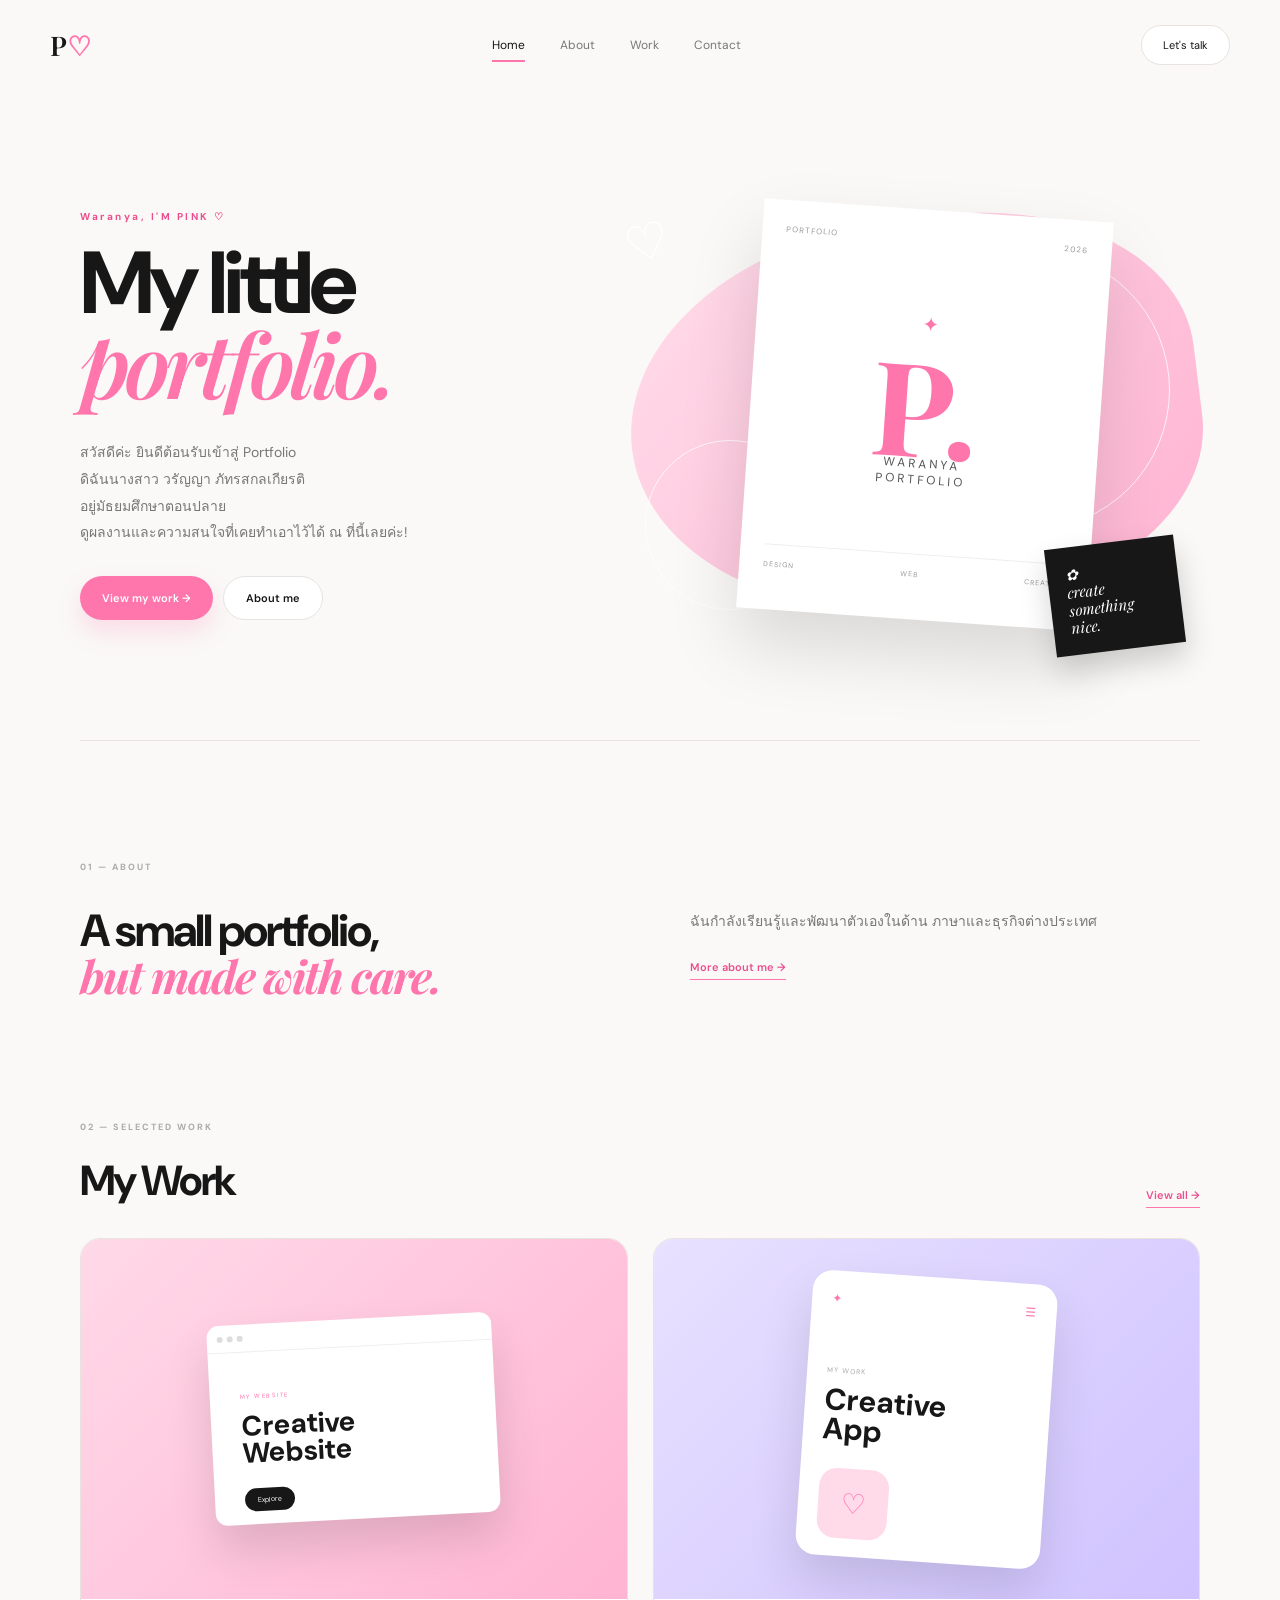
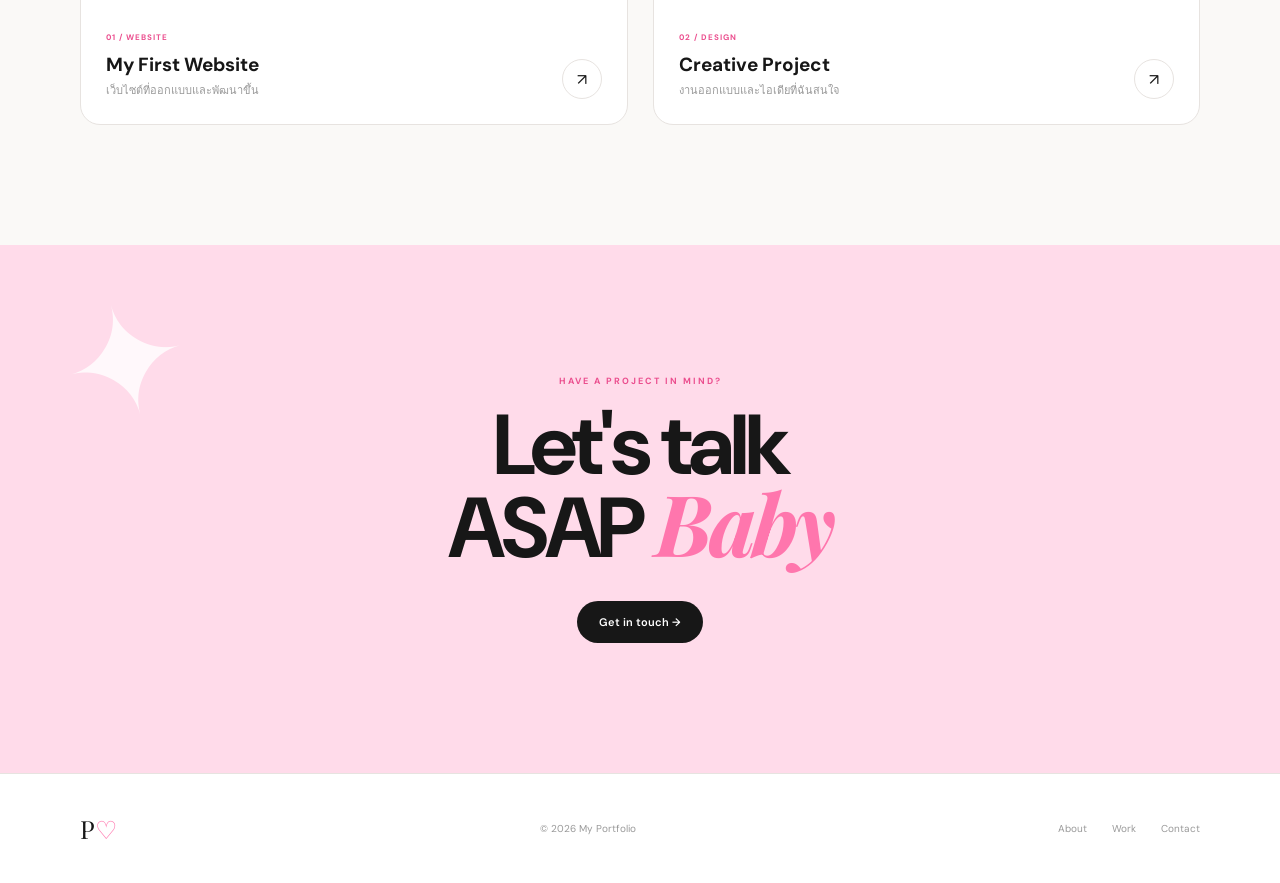
==== index.html @ 2f75a9ff "Update index.html" ====
<!DOCTYPE html>
<html lang="th">

<head>
    <meta charset="UTF-8">
    <meta name="viewport" content="width=device-width, initial-scale=1.0">

    <title>Waranya | Portfolio</title>

    <link rel="stylesheet" href="style.css">

    <link rel="preconnect" href="https://fonts.googleapis.com">
    <link rel="preconnect" href="https://fonts.gstatic.com" crossorigin>

    <link
        href="https://fonts.googleapis.com/css2?family=DM+Sans:wght@400;500;600;700&family=Playfair+Display:ital,wght@0,600;1,600&display=swap"
        rel="stylesheet">
</head>

<body>

<header class="header">

    <a href="index.html" class="logo">
        P<span>♡</span>
    </a>

    <nav class="nav">
        <a href="index.html" class="active">Home</a>
        <a href="about.html">About</a>
        <a href="projects.html">Work</a>
        <a href="contact.html">Contact</a>
    </nav>

    <a href="contact.html" class="nav-btn">
        Let's talk
    </a>

</header>


<main>

    <!-- HERO -->

    <section class="hero">

        <div class="hero-text">

            <div class="eyebrow">
                Waranya, I'M PINK ♡
            </div>

            <h1>
                My little
                <br>
                <em>portfolio.</em>
            </h1>

            <p>
                สวัสดีค่ะ ยินดีต้อนรับเข้าสู่ Portfolio<br>ดิฉันนางสาว วรัญญา ภัทรสกลเกียรติ<br>อยู่มัธยมศึกษาตอนปลาย<br>ดูผลงานและความสนใจที่เคยทำเอาไว้ได้ ณ ที่นี้เลยค่ะ!
            </p>

            <div class="hero-buttons">

                <a href="projects.html" class="btn primary">
                    View my work →
                </a>

                <a href="about.html" class="btn secondary">
                    About me
                </a>

            </div>

        </div>


        <!-- HERO VISUAL -->

        <div class="hero-visual">

            <div class="pink-shape"></div>

            <div class="circle circle-1"></div>
            <div class="circle circle-2"></div>

            <div class="portfolio-card">

                <div class="card-top">
                    <span>PORTFOLIO</span>
                    <span>2026</span>
                </div>

                <div class="card-middle">

                    <div class="mini-star">✦</div>

                    <h2>
                        P.
                    </h2>

                    <p>
                        Waranya<br>
                        portfolio
                    </p>

                </div>

                <div class="card-bottom">
                    <span>DESIGN</span>
                    <span>WEB</span>
                    <span>CREATIVE</span>
                </div>

            </div>

            <div class="floating-note">
                ✿<br>
                create<br>
                something<br>
                nice.
            </div>

            <div class="heart">
                ♡
            </div>

        </div>

    </section>


    <!-- INTRO -->

    <section class="intro section">

        <div class="section-label">
            01 — ABOUT
        </div>

        <div class="intro-content">

            <h2>
                A small portfolio,
                <br>
                <em>but made with care.</em>
            </h2>

            <div>

                <p>
                    ฉันกำลังเรียนรู้และพัฒนาตัวเองในด้าน
                    ภาษาและธุรกิจต่างประเทศ
                </p>

                <a href="about.html" class="text-link">
                    More about me →
                </a>

            </div>

        </div>

    </section>


    <!-- PROJECT PREVIEW -->

    <section class="projects-preview section">

        <div class="section-label">
            02 — SELECTED WORK
        </div>

        <div class="section-heading">

            <h2>
                My Work
            </h2>

            <a href="projects.html" class="text-link">
                View all →
            </a>

        </div>


        <div class="project-grid">

            <!-- PROJECT 1 -->

            <a href="project-1.html" class="project-card">

                <div class="project-image project-pink">

                    <div class="browser">

                        <div class="browser-bar">
                            <i></i>
                            <i></i>
                            <i></i>
                        </div>

                        <div class="browser-content">

                            <small>MY WEBSITE</small>

                            <h3>
                                Creative<br>
                                Website
                            </h3>

                            <div class="browser-button">
                                Explore
                            </div>

                        </div>

                    </div>

                </div>

                <div class="project-info">

                    <div>
                        <small>01 / WEBSITE</small>

                        <h3>
                            My First Website
                        </h3>

                        <p>
                            เว็บไซต์ที่ออกแบบและพัฒนาขึ้น
                        </p>
                    </div>

                    <span class="arrow">
                        ↗
                    </span>

                </div>

            </a>


            <!-- PROJECT 2 -->

            <a href="project-2.html" class="project-card">

                <div class="project-image project-purple">

                    <div class="app-card">

                        <div class="app-header">
                            <span>✦</span>
                            <span>☰</span>
                        </div>

                        <div class="app-title">
                            <small>MY WORK</small>

                            <h3>
                                Creative<br>
                                App
                            </h3>
                        </div>

                        <div class="app-box">
                            ♡
                        </div>

                    </div>

                </div>

                <div class="project-info">

                    <div>
                        <small>02 / DESIGN</small>

                        <h3>
                            Creative Project
                        </h3>

                        <p>
                            งานออกแบบและไอเดียที่ฉันสนใจ
                        </p>
                    </div>

                    <span class="arrow">
                        ↗
                    </span>

                </div>

            </a>

        </div>

    </section>


    <!-- CTA -->

    <section class="cta">

        <div class="cta-decoration">
            ✦
        </div>

        <p>
            HAVE A PROJECT IN MIND?
        </p>

        <h2>
            Let's talk
            <br>
            ASAP <em>Baby</em>
        </h2>

        <a href="contact.html" class="btn dark">
            Get in touch →
        </a>

    </section>

</main>


<footer>

    <div class="footer-logo">
        P<span>♡</span>
    </div>

    <p>
        © 2026 My Portfolio
    </p>

    <div class="footer-links">

        <a href="about.html">About</a>
        <a href="projects.html">Work</a>
        <a href="contact.html">Contact</a>

    </div>

</footer>


<script src="script.js"></script>

</body>
</html>
---- style.css ----
/* =====================================================
   RESET
===================================================== */

* {
    margin: 0;
    padding: 0;
    box-sizing: border-box;
}

html {
    scroll-behavior: smooth;
}

body {
    font-family: "DM Sans", sans-serif;
    background: #faf9f7;
    color: #171717;
    overflow-x: hidden;
}

a {
    text-decoration: none;
    color: inherit;
}

::selection {
    background: #ff76ad;
    color: white;
}


/* =====================================================
   VARIABLES
===================================================== */

:root {

    --black: #171717;

    --gray: #777;

    --light: #faf9f7;

    --white: #fff;

    --pink: #ff76ad;

    --pink-dark: #eb4e8e;

    --pink-light: #ffdbea;

    --purple: #d9ceff;

    --border: #e7e3e0;

}


/* =====================================================
   HEADER
===================================================== */

.header {

    width: min(1180px, calc(100% - 50px));

    height: 90px;

    margin: auto;

    display: flex;

    align-items: center;

    justify-content: space-between;

    position: relative;

    z-index: 50;
}


/* LOGO */

.logo {

    font-family: "Playfair Display", serif;

    font-size: 27px;

    font-weight: 600;

    transition: .3s;
}

.logo span {

    color: var(--pink);

}

.logo:hover {

    transform: rotate(-5deg) scale(1.05);

}


/* NAV */

.nav {

    display: flex;

    gap: 35px;

    align-items: center;

    font-size: 12px;

    color: #777;

}

.nav a {

    position: relative;

    transition: .25s;

}

.nav a:hover {

    color: var(--black);

}

.nav a.active {

    color: var(--black);

}

.nav a.active::after {

    content: "";

    position: absolute;

    left: 0;

    right: 0;

    bottom: -9px;

    height: 2px;

    background: var(--pink);

}


/* NAV BUTTON */

.nav-btn {

    padding: 12px 21px;

    border: 1px solid var(--border);

    border-radius: 50px;

    background: white;

    font-size: 11px;

    transition: .3s;

}

.nav-btn:hover {

    background: var(--black);

    color: white;

    border-color: var(--black);

    transform: translateY(-2px);

}


/* =====================================================
   GENERAL
===================================================== */

.eyebrow {

    font-size: 10px;

    letter-spacing: 2.5px;

    font-weight: 700;

    color: var(--pink-dark);

    margin-bottom: 20px;

}

.section {

    width: min(1120px, calc(100% - 50px));

    margin: auto;

}


/* =====================================================
   HERO
===================================================== */

.hero {

    width: min(1120px, calc(100% - 50px));

    min-height: 650px;

    margin: auto;

    display: grid;

    grid-template-columns: 46% 54%;

    align-items: center;

}


.hero-text {

    position: relative;

    z-index: 5;

}

.hero-text h1 {

    font-size: clamp(55px, 7vw, 88px);

    line-height: .91;

    letter-spacing: -5px;

    margin-bottom: 30px;

}

.hero-text h1 em {

    font-family: "Playfair Display", serif;

    font-weight: 600;

    color: var(--pink);

}


.hero-text > p {

    max-width: 470px;

    color: var(--gray);

    font-size: 14px;

    line-height: 1.9;

}


/* HERO BUTTON */

.hero-buttons {

    display: flex;

    gap: 10px;

    margin-top: 30px;

}


.btn {

    display: inline-flex;

    align-items: center;

    justify-content: center;

    padding: 14px 22px;

    border-radius: 50px;

    font-size: 11px;

    font-weight: 600;

    transition: .3s;

}

.btn.primary {

    background: var(--pink);

    color: white;

    box-shadow:
        0 12px 25px rgba(255, 118, 173, .22);

}

.btn.primary:hover {

    background: var(--pink-dark);

    transform: translateY(-3px);

    box-shadow:
        0 18px 35px rgba(255, 118, 173, .3);

}


.btn.secondary {

    border: 1px solid var(--border);

    background: white;

}

.btn.secondary:hover {

    border-color: var(--black);

    transform: translateY(-3px);

}


/* =====================================================
   HERO VISUAL
===================================================== */

.hero-visual {

    height: 570px;

    position: relative;

}


/* PINK BACKGROUND */

.pink-shape {

    position: absolute;

    width: 570px;

    height: 390px;

    right: 0;

    top: 90px;

    background:
        linear-gradient(
            135deg,
            #ffddea,
            #ffb3d2
        );

    border-radius:
        55% 45% 45% 55%;

    transform: rotate(-7deg);

}


/* circles */

.circle {

    position: absolute;

    border: 1px solid rgba(255,255,255,.8);

    border-radius: 50%;

}

.circle-1 {

    width: 280px;

    height: 280px;

    right: 30px;

    top: 120px;

}

.circle-2 {

    width: 170px;

    height: 170px;

    left: 50px;

    bottom: 90px;

}


/* PORTFOLIO CARD */

.portfolio-card {

    position: absolute;

    width: 350px;

    height: 410px;

    right: 100px;

    top: 80px;

    background: white;

    padding: 24px;

    box-shadow:
        0 35px 70px rgba(0,0,0,.13);

    transform: rotate(4deg);

    z-index: 5;

    transition: .5s;

}

.portfolio-card:hover {

    transform:
        rotate(1deg)
        translateY(-8px);

}


.card-top {

    display: flex;

    justify-content: space-between;

    font-size: 8px;

    color: #999;

    letter-spacing: 1px;

}


.card-middle {

    height: 310px;

    display: flex;

    flex-direction: column;

    justify-content: center;

    align-items: center;

    text-align: center;

}

.card-middle h2 {

    font-family: "Playfair Display", serif;

    font-size: 130px;

    line-height: .8;

    color: var(--pink);

}

.card-middle p {

    font-size: 12px;

    color: #555;

    letter-spacing: 3px;

    text-transform: uppercase;

}

.mini-star {

    color: var(--pink);

    font-size: 20px;

    margin-bottom: 15px;

}


.card-bottom {

    border-top: 1px solid #eee;

    padding-top: 15px;

    display: flex;

    justify-content: space-between;

    font-size: 7px;

    letter-spacing: 1px;

    color: #999;

}


/* FLOATING NOTE */

.floating-note {

    position: absolute;

    width: 130px;

    padding: 18px;

    right: 20px;

    bottom: 50px;

    background: var(--black);

    color: white;

    font-family: "Playfair Display", serif;

    font-style: italic;

    font-size: 15px;

    line-height: 1.2;

    transform: rotate(-7deg);

    box-shadow:
        0 15px 30px rgba(0,0,0,.18);

    z-index: 8;

}

.heart {

    position: absolute;

    left: 30px;

    top: 80px;

    font-size: 50px;

    color: white;

    z-index: 8;

    transform: rotate(-15deg);

}


/* =====================================================
   INTRO
===================================================== */

.intro {

    padding: 120px 0;

    border-top: 1px solid var(--border);

}


.section-label {

    font-size: 9px;

    letter-spacing: 2px;

    color: #aaa;

    font-weight: 700;

}


.intro-content {

    display: grid;

    grid-template-columns: 1fr 1fr;

    gap: 100px;

    margin-top: 35px;

}

.intro-content h2 {

    font-size: 45px;

    line-height: 1;

    letter-spacing: -2px;

}

.intro-content h2 em {

    font-family: "Playfair Display", serif;

    color: var(--pink);

}


.intro-content p {

    max-width: 450px;

    color: var(--gray);

    font-size: 14px;

    line-height: 1.9;

}


/* TEXT LINK */

.text-link {

    display: inline-block;

    margin-top: 25px;

    color: var(--pink-dark);

    font-size: 11px;

    font-weight: 600;

    border-bottom: 1px solid var(--pink);

    padding-bottom: 5px;

}


/* =====================================================
   PROJECTS
===================================================== */

.projects-preview {

    padding-bottom: 120px;

}


.section-heading {

    display: flex;

    justify-content: space-between;

    align-items: end;

    margin-top: 20px;

    margin-bottom: 30px;

}


.section-heading h2 {

    font-size: 42px;

    letter-spacing: -2px;

}


.project-grid,
.all-projects {

    display: grid;

    grid-template-columns: repeat(2, 1fr);

    gap: 25px;

}


/* PROJECT CARD */

.project-card {

    background: white;

    border: 1px solid var(--border);

    border-radius: 20px;

    overflow: hidden;

    transition: .35s;

}

.project-card:hover {

    transform: translateY(-8px);

    box-shadow:
        0 25px 55px rgba(0,0,0,.09);

}


/* PROJECT IMAGE */

.project-image {

    height: 360px;

    display: flex;

    justify-content: center;

    align-items: center;

    overflow: hidden;

    position: relative;

}

.project-pink {

    background:
        linear-gradient(
            135deg,
            #ffd9e8,
            #ffb4d2
        );

}

.project-purple {

    background:
        linear-gradient(
            135deg,
            #e8e1ff,
            #cfc2ff
        );

}


/* =====================================================
   BROWSER
===================================================== */

.browser {

    width: 285px;

    height: 200px;

    background: white;

    border-radius: 12px;

    overflow: hidden;

    box-shadow:
        0 25px 45px rgba(0,0,0,.13);

    transform: rotate(-3deg);

    transition: .4s;

}

.project-card:hover .browser {

    transform:
        rotate(0deg)
        scale(1.04);

}


.browser-bar {

    height: 28px;

    border-bottom: 1px solid #eee;

    display: flex;

    align-items: center;

    padding: 0 10px;

    gap: 4px;

}

.browser-bar i {

    width: 6px;

    height: 6px;

    border-radius: 50%;

    background: #ddd;

}


.browser-content {

    padding: 30px;

}

.browser-content small {

    font-size: 6px;

    color: var(--pink);

    letter-spacing: 1.5px;

}

.browser-content h3 {

    font-size: 28px;

    line-height: .95;

    margin: 10px 0 20px;

}


.browser-button {

    display: inline-block;

    padding: 7px 13px;

    background: var(--black);

    color: white;

    border-radius: 20px;

    font-size: 7px;

}


/* =====================================================
   APP CARD
===================================================== */

.app-card {

    width: 245px;

    height: 285px;

    padding: 20px;

    background: white;

    border-radius: 20px;

    box-shadow:
        0 25px 50px rgba(0,0,0,.12);

    transform: rotate(4deg);

    transition: .4s;

}

.project-card:hover .app-card {

    transform:
        rotate(0deg)
        scale(1.04);

}


.app-header {

    display: flex;

    justify-content: space-between;

    font-size: 12px;

    color: var(--pink);

}


.app-title {

    margin-top: 50px;

}


.app-title small {

    color: #aaa;

    font-size: 7px;

    letter-spacing: 1px;

}


.app-title h3 {

    font-size: 30px;

    line-height: .95;

    margin-top: 8px;

}


.app-box {

    width: 70px;

    height: 70px;

    margin-top: 25px;

    border-radius: 18px;

    display: grid;

    place-items: center;

    background: var(--pink-light);

    color: var(--pink);

    font-size: 28px;

}


/* PROJECT INFO */

.project-info {

    padding: 25px;

    display: flex;

    justify-content: space-between;

    align-items: end;

}


.project-info small {

    font-size: 8px;

    color: var(--pink-dark);

    letter-spacing: 1px;

    font-weight: 700;

}


.project-info h3 {

    font-size: 19px;

    margin: 7px 0 4px;

}


.project-info p {

    color: #999;

    font-size: 11px;

}


.arrow {

    width: 40px;

    height: 40px;

    display: grid;

    place-items: center;

    border: 1px solid var(--border);

    border-radius: 50%;

    transition: .3s;

}


.project-card:hover .arrow {

    background: var(--black);

    color: white;

    transform: rotate(45deg);

}


/* =====================================================
   CTA
===================================================== */

.cta {

    padding: 130px 20px;

    text-align: center;

    position: relative;

    overflow: hidden;

    background: var(--pink-light);

}


.cta > p {

    font-size: 9px;

    font-weight: 700;

    letter-spacing: 2px;

    color: var(--pink-dark);

}


.cta h2 {

    font-size: clamp(50px, 7vw, 85px);

    line-height: .9;

    letter-spacing: -4px;

    margin: 20px 0 35px;

}


.cta h2 em {

    font-family: "Playfair Display", serif;

    color: var(--pink);

}


.btn.dark {

    background: var(--black);

    color: white;

}


.btn.dark:hover {

    transform: translateY(-4px);

}


.cta-decoration {

    position: absolute;

    font-size: 150px;

    color: rgba(255,255,255,.8);

    left: 5%;

    top: 20px;

    transform: rotate(-15deg);

}


/* =====================================================
   FOOTER
===================================================== */

footer {

    min-height: 110px;

    padding: 30px max(25px, calc((100% - 1120px) / 2));

    display: flex;

    justify-content: space-between;

    align-items: center;

    background: white;

    border-top: 1px solid var(--border);

    color: #999;

    font-size: 10px;

}


.footer-logo {

    font-family: "Playfair Display", serif;

    font-size: 25px;

    color: var(--black);

}


.footer-logo span {

    color: var(--pink);

}


.footer-links {

    display: flex;

    gap: 25px;

}


.footer-links a:hover {

    color: var(--pink);

}


/* =====================================================
   INNER PAGE
===================================================== */

.page {

    width: min(1120px, calc(100% - 50px));

    margin: auto;

}


.page-hero {

    padding: 90px 0;

    border-bottom: 1px solid var(--border);

}


.page-hero h1 {

    font-size: clamp(55px, 8vw, 95px);

    line-height: .9;

    letter-spacing: -5px;

}


.page-hero h1 em {

    font-family: "Playfair Display", serif;

    color: var(--pink);

}


.page-hero p {

    color: #888;

    margin-top: 25px;

    font-size: 13px;

}


/* =====================================================
   ABOUT
===================================================== */

.about-layout {

    display: grid;

    grid-template-columns: 40% 60%;

    gap: 70px;

    padding: 100px 0;

    align-items: center;

}


.profile {

    position: relative;

    display: flex;

    justify-content: center;

}


.profile-circle {

    width: 260px;

    height: 260px;

    border-radius: 50%;

    display: grid;

    place-items: center;

    background:
        linear-gradient(
            135deg,
            #ffb3d2,
            #ff76ad
        );

    border: 12px solid white;

    box-shadow:
        0 25px 50px rgba(255,118,173,.18);

    color: white;

    font-family: "Playfair Display", serif;

    font-size: 100px;

}


.profile-sticker {

    position: absolute;

    bottom: -10px;

    right: 50px;

    background: var(--black);

    color: white;

    padding: 16px;

    font-family: "Playfair Display", serif;

    font-style: italic;

    line-height: 1.1;

    transform: rotate(-8deg);

}


.about-text h2 {

    font-size: 45px;

    margin-bottom: 20px;

}


.about-text p {

    color: #777;

    font-size: 14px;

    line-height: 1.9;

    margin-bottom: 15px;

}


.skills {

    display: flex;

    flex-wrap: wrap;

    gap: 8px;

    margin-top: 30px;

}


.skills span {

    padding: 9px 15px;

    border-radius: 50px;

    background: white;

    border: 1px solid var(--border);

    font-size: 10px;

}


/* VALUES */

.values {

    padding: 100px 0;

    border-top: 1px solid var(--border);

}


.values-grid {

    display: grid;

    grid-template-columns: repeat(3, 1fr);

    gap: 20px;

    margin-top: 30px;

}


.value {

    padding: 30px;

    min-height: 220px;

    background: white;

    border: 1px solid var(--border);

    border-radius: 18px;

}


.value > span {

    color: var(--pink);

    font-size: 10px;

}


.value h3 {

    margin-top: 35px;

    font-size: 25px;

}


.value p {

    color: #888;

    font-size: 12px;

    line-height: 1.8;

    margin-top: 8px;

}


/* =====================================================
   PROJECT PAGE
===================================================== */

.all-projects {

    padding: 80px 0;

}


.project-note {

    padding: 25px;

    margin-bottom: 100px;

    border: 1px dashed #e7b7ca;

    border-radius: 15px;

    background: #fff7fa;

    color: #888;

    font-size: 12px;

}


.project-note span {

    color: var(--pink);

    margin-right: 10px;

}


/* =====================================================
   PROJECT DETAIL
===================================================== */

.detail-page {

    width: min(1120px, calc(100% - 50px));

    margin: auto;

    padding: 60px 0 100px;

}


.back {

    color: #888;

    font-size: 11px;

    transition: .25s;

}


.back:hover {

    color: var(--pink);

    transform: translateX(-5px);

}


.detail-header {

    padding: 70px 0;

}


.detail-header h1 {

    font-size: clamp(55px, 8vw, 95px);

    line-height: .9;

    letter-spacing: -5px;

}


.detail-header h1 em {

    font-family: "Playfair Display", serif;

    color: var(--pink);

}


.detail-header p {

    max-width: 600px;

    color: #888;

    line-height: 1.9;

    font-size: 14px;

    margin-top: 25px;

}


/* BIG PREVIEW */

.big-preview {

    height: 550px;

    border-radius: 25px;

    display: grid;

    place-items: center;

    overflow: hidden;

}


.browser.large {

    width: 650px;

    height: 400px;

    transform: rotate(-2deg) scale(1);

}


.browser.large .browser-content {

    padding: 70px;

}


.browser.large .browser-content h3 {

    font-size: 55px;

}


/* APP LARGE */

.large-app {

    width: 340px;

    height: 430px;

    transform: rotate(3deg);

}


.large-app .app-title {

    margin-top: 90px;

}


.large-app .app-title h3 {

    font-size: 45px;

}


/* DETAIL CONTENT */

.detail-content {

    display: grid;

    grid-template-columns: 2fr 1fr;

    gap: 100px;

    padding: 100px 0;

}


.detail-content h2 {

    font-size: 45px;

    line-height: 1;

    margin: 20px 0 25px;

}


.detail-content h2 em {

    font-family: "Playfair Display", serif;

    color: var(--pink);

}


.detail-content p {

    max-width: 650px;

    color: #777;

    font-size: 14px;

    line-height: 1.9;

    margin-bottom: 15px;

}


.info-row {

    display: flex;

    justify-content: space-between;

    padding: 18px 0;

    border-bottom: 1px solid var(--border);

    font-size: 11px;

}


.info-row span {

    color: #aaa;

}


.info-row strong {

    font-weight: 600;

}


/* PROJECT NAV */

.project-navigation {

    display: flex;

    justify-content: space-between;

    border-top: 1px solid var(--border);

    padding-top: 30px;

    font-size: 12px;

    color: var(--pink-dark);

}


/* =====================================================
   CONTACT
===================================================== */

.contact-page {

    min-height: 650px;

    display: grid;

    grid-template-columns: 1fr 1fr;

    gap: 100px;

    align-items: center;

}


.contact-page h1 {

    font-size: clamp(55px, 8vw, 95px);

    line-height: .9;

    letter-spacing: -5px;

}


.contact-page h1 em {

    font-family: "Playfair Display", serif;

    color: var(--pink);

}


.contact-page > div > p {

    max-width: 480px;

    color: #777;

    font-size: 14px;

    line-height: 1.9;

    margin-top: 30px;

}


.socials {

    display: flex;

    flex-direction: column;

    align-items: flex-start;

    gap: 15px;

    margin-top: 35px;

}


.socials a {

    font-size: 12px;

    border-bottom: 1px solid #ddd;

    padding-bottom: 7px;

    transition: .25s;

}


.socials a:hover {

    color: var(--pink);

    border-color: var(--pink);

    transform: translateX(5px);

}


/* CONTACT CARD */

.contact-card {

    min-height: 380px;

    padding: 50px;

    display: flex;

    flex-direction: column;

    justify-content: center;

    background: var(--pink-light);

    border-radius: 25px;

    position: relative;

    overflow: hidden;

}


.contact-card::before {

    content: "";

    position: absolute;

    width: 300px;

    height: 300px;

    border: 1px solid white;

    border-radius: 50%;

    right: -100px;

    top: -100px;

}


.contact-card h2 {

    font-family: "Playfair Display", serif;

    font-size: 45px;

}


.contact-card p {

    color: #888;

    font-size: 13px;

    margin: 10px 0 30px;

}


.contact-card .full {

    width: fit-content;

}


.card-decoration {

    position: absolute;

    top: 30px;

    right: 35px;

    font-size: 35px;

    color: white;

}


/* =====================================================
   RESPONSIVE
===================================================== */

@media (max-width: 850px) {

    .header {

        width: calc(100% - 35px);

    }

    .nav {

        gap: 18px;

    }

    .nav-btn {

        display: none;

    }


    .hero {

        grid-template-columns: 1fr;

        padding-top: 60px;

    }

    .hero-visual {

        height: 500px;

    }


    .intro-content {

        grid-template-columns: 1fr;

        gap: 30px;

    }


    .about-layout {

        grid-template-columns: 1fr;

    }


    .values-grid {

        grid-template-columns: 1fr;

    }


    .contact-page {

        grid-template-columns: 1fr;

        gap: 50px;

        padding: 70px 0;

    }


    .detail-content {

        grid-template-columns: 1fr;

        gap: 40px;

    }

}


@media (max-width: 600px) {

    .header {

        height: auto;

        padding: 22px 0;

        flex-wrap: wrap;

    }


    .nav {

        width: 100%;

        order: 3;

        justify-content: center;

        font-size: 10px;

    }


    .hero {

        width: calc(100% - 35px);

    }


    .hero-text h1 {

        font-size: 55px;

        letter-spacing: -3px;

    }


    .hero-buttons {

        flex-wrap: wrap;

    }


    .hero-visual {

        height: 400px;

    }


    .pink-shape {

        width: 400px;

        height: 280px;

        top: 60px;

    }


    .portfolio-card {

        width: 260px;

        height: 310px;

        right: 35px;

        top: 60px;

    }


    .card-middle {

        height: 220px;

    }


    .card-middle h2 {

        font-size: 90px;

    }


    .floating-note {

        right: 0;

        bottom: 25px;

        transform: scale(.8) rotate(-7deg);

    }


    .section {

        width: calc(100% - 35px);

    }


    .intro {

        padding: 80px 0;

    }


    .intro-content h2 {

        font-size: 38px;

    }


    .project-grid,
    .all-projects {

        grid-template-columns: 1fr;

    }


    .project-image {

        height: 300px;

    }


    .page {

        width: calc(100% - 35px);

    }


    .page-hero {

        padding: 60px 0;

    }


    .page-hero h1 {

        font-size: 55px;

        letter-spacing: -3px;

    }


    .profile-circle {

        width: 200px;

        height: 200px;

        font-size: 75px;

    }


    .profile-sticker {

        right: 30px;

    }


    .detail-page {

        width: calc(100% - 35px);

    }


    .detail-header {

        padding: 60px 0;

    }


    .detail-header h1 {

        font-size: 55px;

        letter-spacing: -3px;

    }


    .big-preview {

        height: 380px;

    }


    .browser.large {

        width: 340px;

        height: 230px;

    }


    .browser.large .browser-content {

        padding: 35px;

    }


    .browser.large .browser-content h3 {

        font-size: 32px;

    }


    .detail-content {

        padding: 70px 0;

    }


    .detail-content h2 {

        font-size: 36px;

    }


    footer {

        flex-direction: column;

        gap: 20px;

        text-align: center;

        padding: 40px 20px;

    }

}
/* =====================================================
   CONTACT PHOTO
===================================================== */

.contact-page {
    min-height: 650px;

    display: grid;

    grid-template-columns: 1fr 1fr;

    gap: 90px;

    align-items: center;
}


/* รูปด้านขวา */

.contact-photo {

    position: relative;

    width: 100%;

    height: 500px;

    display: flex;

    align-items: center;

    justify-content: center;

}


/* พื้นหลังวงรีสีชมพู */

.photo-decoration {

    position: absolute;

    width: 360px;

    height: 440px;

    background: #ffdbea;

    border-radius: 50%;

    transform: rotate(8deg);

}


/* กรอบรูป */

.photo-frame {

    position: relative;

    width: 330px;

    height: 420px;

    background: white;

    padding: 12px;

    box-shadow:
        0 30px 60px rgba(0, 0, 0, .15);

    transform: rotate(-4deg);

    z-index: 2;

    transition: .5s;

}


.photo-frame:hover {

    transform:
        rotate(0deg)
        translateY(-8px);

    box-shadow:
        0 40px 80px rgba(0, 0, 0, .18);

}


/* รูป */

.photo-frame img {

    width: 100%;

    height: 100%;

    object-fit: cover;

    display: block;

}


/* ข้อความลอย */

.photo-text {

    position: absolute;

    z-index: 5;

    right: 15px;

    bottom: 35px;

    padding: 18px 20px;

    background: #171717;

    color: white;

    font-family: "Playfair Display", serif;

    font-style: italic;

    font-size: 17px;

    line-height: 1.1;

    transform: rotate(6deg);

    box-shadow:
        0 15px 30px rgba(0,0,0,.18);

}


/* ดาวตกแต่ง */

.contact-photo::before {

    content: "✦";

    position: absolute;

    left: 30px;

    top: 55px;

    color: #ff76ad;

    font-size: 35px;

    z-index: 5;

}


.contact-photo::after {

    content: "♡";

    position: absolute;

    right: 40px;

    top: 70px;

    color: white;

    font-size: 50px;

    z-index: 5;

    transform: rotate(-15deg);

}


/* =====================================================
   CONTACT RESPONSIVE
===================================================== */

@media (max-width: 850px) {

    .contact-page {

        grid-template-columns: 1fr;

        gap: 50px;

        padding: 70px 0;

    }

    .contact-photo {

        height: 450px;

    }

}


@media (max-width: 600px) {

    .contact-photo {

        height: 400px;

    }

    .photo-decoration {

        width: 280px;

        height: 350px;

    }

    .photo-frame {

        width: 250px;

        height: 330px;

    }

    .photo-text {

        right: 20px;

        bottom: 20px;

        font-size: 14px;

    }

}
/* =====================================================
   CONTACT PHOTO
===================================================== */

.contact-page {
    min-height: 650px;

    display: grid;

    grid-template-columns: 1fr 1fr;

    gap: 90px;

    align-items: center;
}


/* รูปด้านขวา */

.contact-photo {

    position: relative;

    width: 100%;

    height: 500px;

    display: flex;

    align-items: center;

    justify-content: center;

}


/* พื้นหลังวงรีสีชมพู */

.photo-decoration {

    position: absolute;

    width: 360px;

    height: 440px;

    background: #ffdbea;

    border-radius: 50%;

    transform: rotate(8deg);

}


/* กรอบรูป */

.photo-frame {

    position: relative;

    width: 330px;

    height: 420px;

    background: white;

    padding: 12px;

    box-shadow:
        0 30px 60px rgba(0, 0, 0, .15);

    transform: rotate(-4deg);

    z-index: 2;

    transition: .5s;

}


.photo-frame:hover {

    transform:
        rotate(0deg)
        translateY(-8px);

    box-shadow:
        0 40px 80px rgba(0, 0, 0, .18);

}


/* รูป */

.photo-frame img {

    width: 100%;

    height: 100%;

    object-fit: cover;

    display: block;

}


/* ข้อความลอย */

.photo-text {

    position: absolute;

    z-index: 5;

    right: 15px;

    bottom: 35px;

    padding: 18px 20px;

    background: #171717;

    color: white;

    font-family: "Playfair Display", serif;

    font-style: italic;

    font-size: 17px;

    line-height: 1.1;

    transform: rotate(6deg);

    box-shadow:
        0 15px 30px rgba(0,0,0,.18);

}


/* ดาวตกแต่ง */

.contact-photo::before {

    content: "✦";

    position: absolute;

    left: 30px;

    top: 55px;

    color: #ff76ad;

    font-size: 35px;

    z-index: 5;

}


.contact-photo::after {

    content: "♡";

    position: absolute;

    right: 40px;

    top: 70px;

    color: white;

    font-size: 50px;

    z-index: 5;

    transform: rotate(-15deg);

}


/* =====================================================
   CONTACT RESPONSIVE
===================================================== */

@media (max-width: 850px) {

    .contact-page {

        grid-template-columns: 1fr;

        gap: 50px;

        padding: 70px 0;

    }

    .contact-photo {

        height: 450px;

    }

}


@media (max-width: 600px) {

    .contact-photo {

        height: 400px;

    }

    .photo-decoration {

        width: 280px;

        height: 350px;

    }

    .photo-frame {

        width: 250px;

        height: 330px;

    }

    .photo-text {

        right: 20px;

        bottom: 20px;

        font-size: 14px;

    }

}
/* =========================
   ABOUT PROFILE IMAGE
========================= */

.profile {
    position: relative;
    width: 330px;
    height: 330px;

    display: flex;
    align-items: center;
    justify-content: center;

    margin: auto;
}

.profile-circle {
    width: 260px;
    height: 260px;

    border-radius: 50%;
    overflow: hidden;

    background: #ffdbea;

    position: relative;
    z-index: 1;

    box-shadow: 0 20px 45px rgba(0, 0, 0, 0.12);
}

/* ทำให้รูปพอดีกับวงกลม */
.profile-circle img {
    width: 100%;
    height: 100%;

    display: block;

    object-fit: cover;
    object-position: center;
}

/* สติกเกอร์ */

.profile-sticker {
    position: absolute;

    right: 5px;
    bottom: 25px;

    z-index: 5;

    padding: 15px 18px;

    background: #171717;
    color: white;

    font-family: "Playfair Display", serif;
    font-style: italic;

    font-size: 15px;
    line-height: 1.15;

    transform: rotate(6deg);

    box-shadow: 0 12px 25px rgba(0, 0, 0, 0.15);
}


/* =========================
   MOBILE
========================= */

@media (max-width: 600px) {

    .profile {
        width: 290px;
        height: 290px;
    }

    .profile-circle {
        width: 230px;
        height: 230px;
    }

    .profile-sticker {
        right: 0;
        bottom: 15px;

        font-size: 13px;
    }

}
/* =========================
   ABOUT PAGE PROFILE
========================= */

.about-profile {
    position: relative;
    width: 330px;
    height: 330px;

    display: flex;
    align-items: center;
    justify-content: center;

    margin: auto;
}

.about-profile-circle {
    width: 260px !important;
    height: 260px !important;

    border-radius: 50% !important;
    overflow: hidden !important;

    position: relative;
    z-index: 1;

    background: #ffdbea;

    box-shadow: 0 20px 45px rgba(0, 0, 0, 0.12);
}

.about-profile-circle img {
    width: 100% !important;
    height: 100% !important;

    display: block;

    object-fit: cover !important;
    object-position: center;

    border-radius: 50% !important;
}
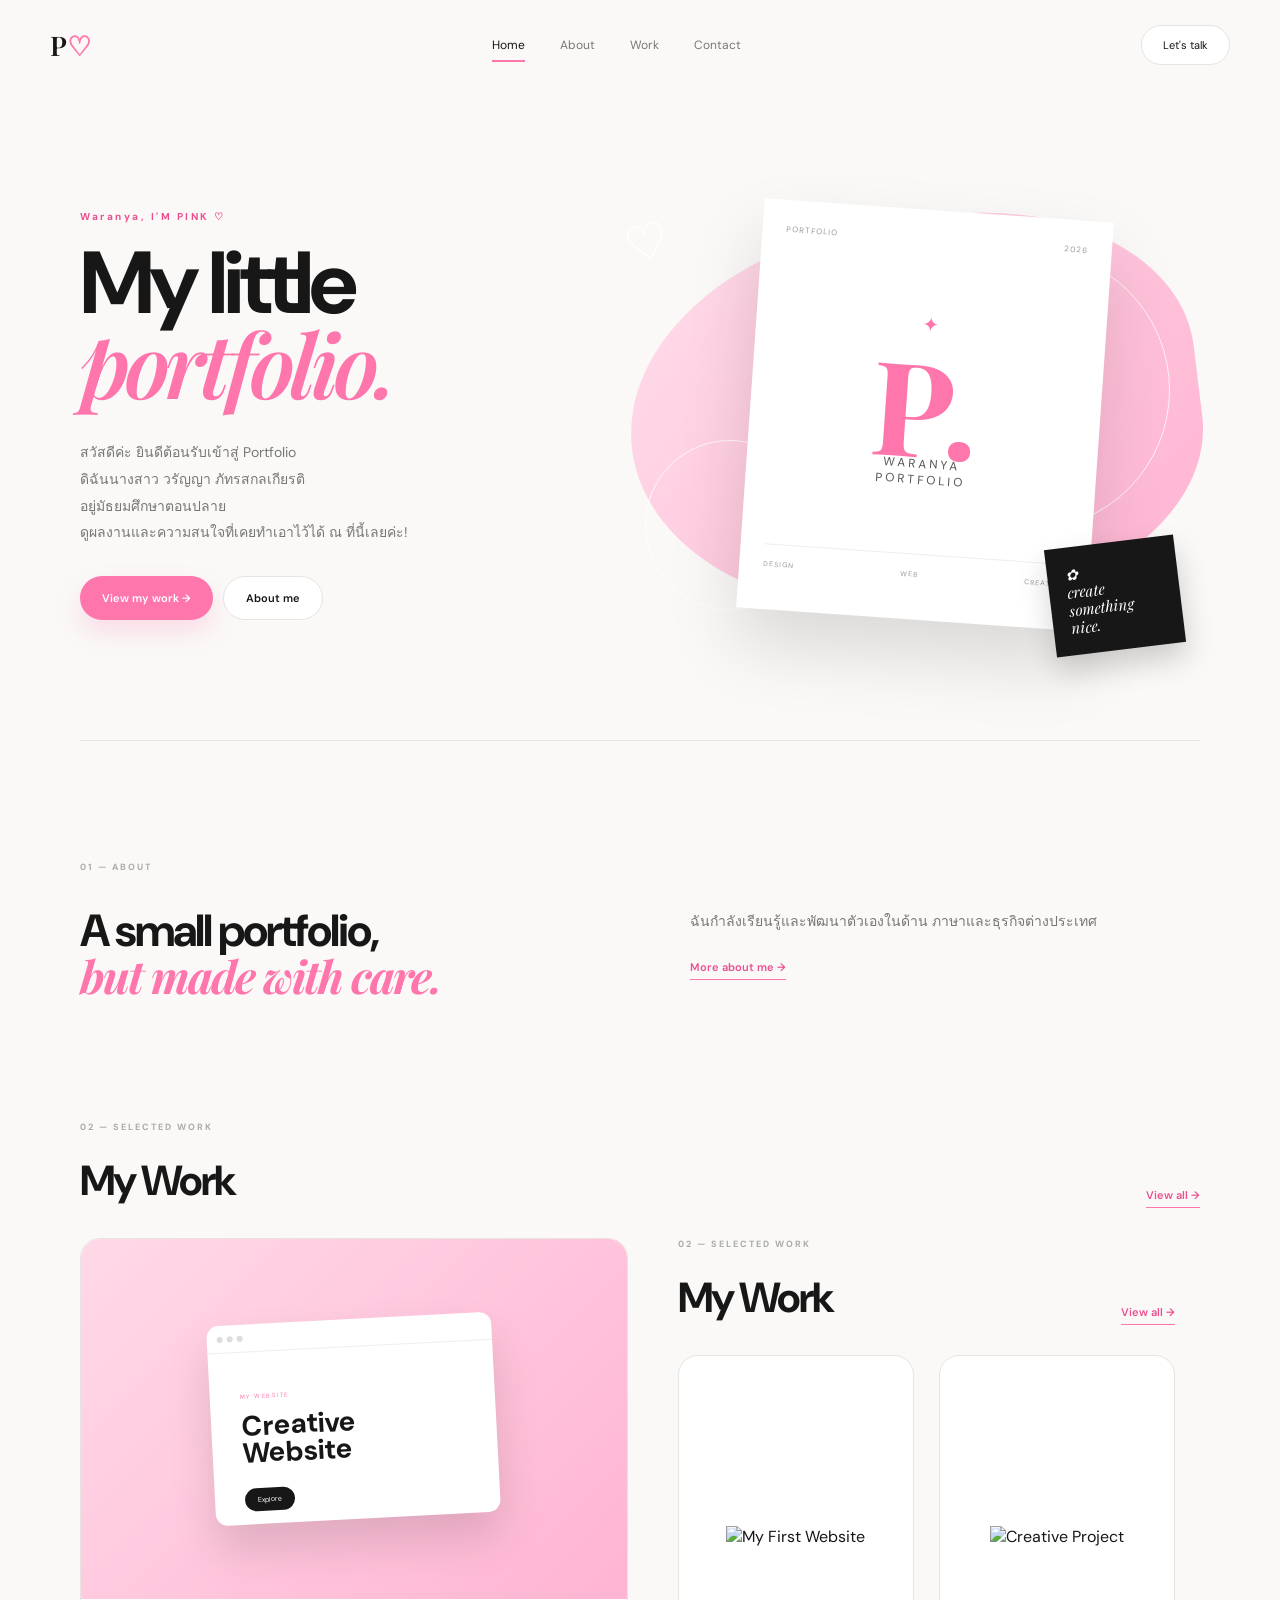
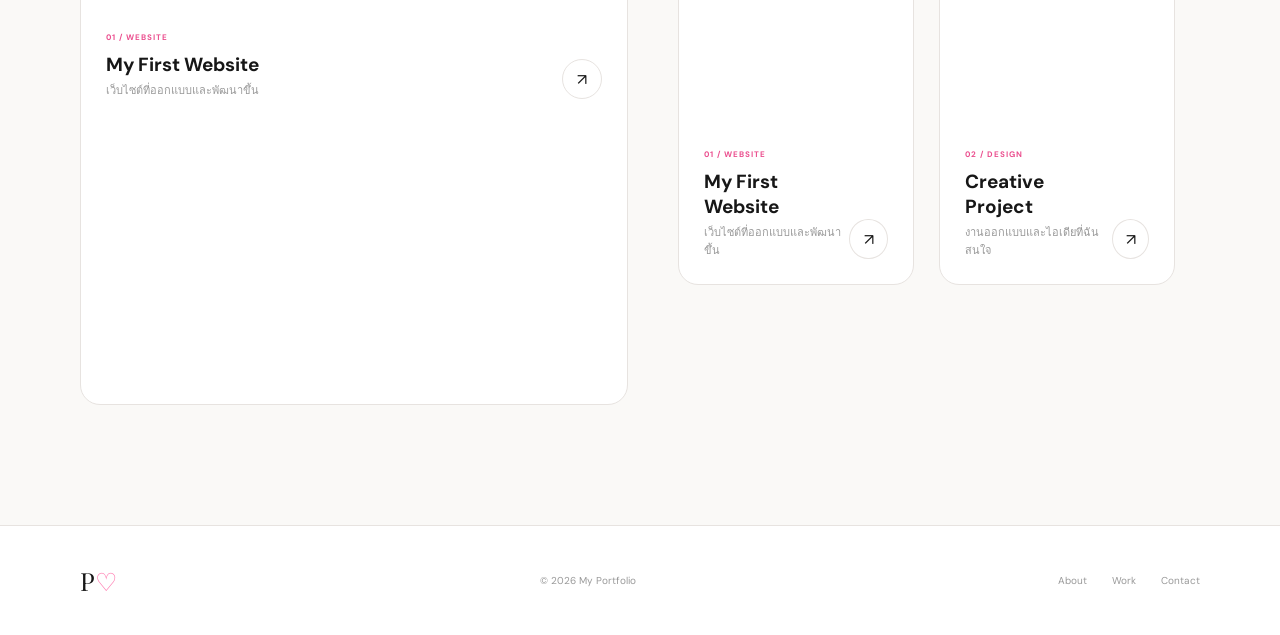
==== commit 644219e8: "Update index.html" ====
--- a/index.html
+++ b/index.html
@@ -244,86 +244,97 @@
             </a>
 
 
-            <!-- PROJECT 2 -->
-
-            <a href="project-2.html" class="project-card">
-
-                <div class="project-image project-purple">
-
-                    <div class="app-card">
-
-                        <div class="app-header">
-                            <span>✦</span>
-                            <span>☰</span>
-                        </div>
-
-                        <div class="app-title">
-                            <small>MY WORK</small>
-
-                            <h3>
-                                Creative<br>
-                                App
-                            </h3>
-                        </div>
-
-                        <div class="app-box">
-                            ♡
-                        </div>
-
-                    </div>
-
-                </div>
-
-                <div class="project-info">
-
-                    <div>
-                        <small>02 / DESIGN</small>
-
-                        <h3>
-                            Creative Project
-                        </h3>
-
-                        <p>
-                            งานออกแบบและไอเดียที่ฉันสนใจ
-                        </p>
-                    </div>
-
-                    <span class="arrow">
-                        ↗
-                    </span>
-
-                </div>
-
-            </a>
-
-        </div>
-
-    </section>
-
-
-    <!-- CTA -->
-
-    <section class="cta">
-
-        <div class="cta-decoration">
-            ✦
-        </div>
-
-        <p>
-            HAVE A PROJECT IN MIND?
-        </p>
+            <!-- PROJECT PREVIEW -->
+
+<section class="projects-preview section">
+
+    <div class="section-label">
+        02 — SELECTED WORK
+    </div>
+
+    <div class="section-heading">
 
         <h2>
-            Let's talk
-            <br>
-            ASAP <em>Baby</em>
+            My Work
         </h2>
 
-        <a href="contact.html" class="btn dark">
-            Get in touch →
+        <a href="projects.html" class="text-link">
+            View all →
         </a>
 
-    </section>
+    </div>
+
+
+    <div class="project-grid">
+
+        <!-- PROJECT 1 -->
+
+        <a href="project-1.html" class="project-card">
+
+            <div class="project-image">
+
+                <img src="work1.jpg" alt="My First Website">
+
+            </div>
+
+            <div class="project-info">
+
+                <div>
+                    <small>01 / WEBSITE</small>
+
+                    <h3>
+                        My First Website
+                    </h3>
+
+                    <p>
+                        เว็บไซต์ที่ออกแบบและพัฒนาขึ้น
+                    </p>
+                </div>
+
+                <span class="arrow">
+                    ↗
+                </span>
+
+            </div>
+
+        </a>
+
+
+        <!-- PROJECT 2 -->
+
+        <a href="project-2.html" class="project-card">
+
+            <div class="project-image">
+
+                <img src="work2.jpg" alt="Creative Project">
+
+            </div>
+
+            <div class="project-info">
+
+                <div>
+                    <small>02 / DESIGN</small>
+
+                    <h3>
+                        Creative Project
+                    </h3>
+
+                    <p>
+                        งานออกแบบและไอเดียที่ฉันสนใจ
+                    </p>
+                </div>
+
+                <span class="arrow">
+                    ↗
+                </span>
+
+            </div>
+
+        </a>
+
+    </div>
+
+</section>
 
 </main>
 
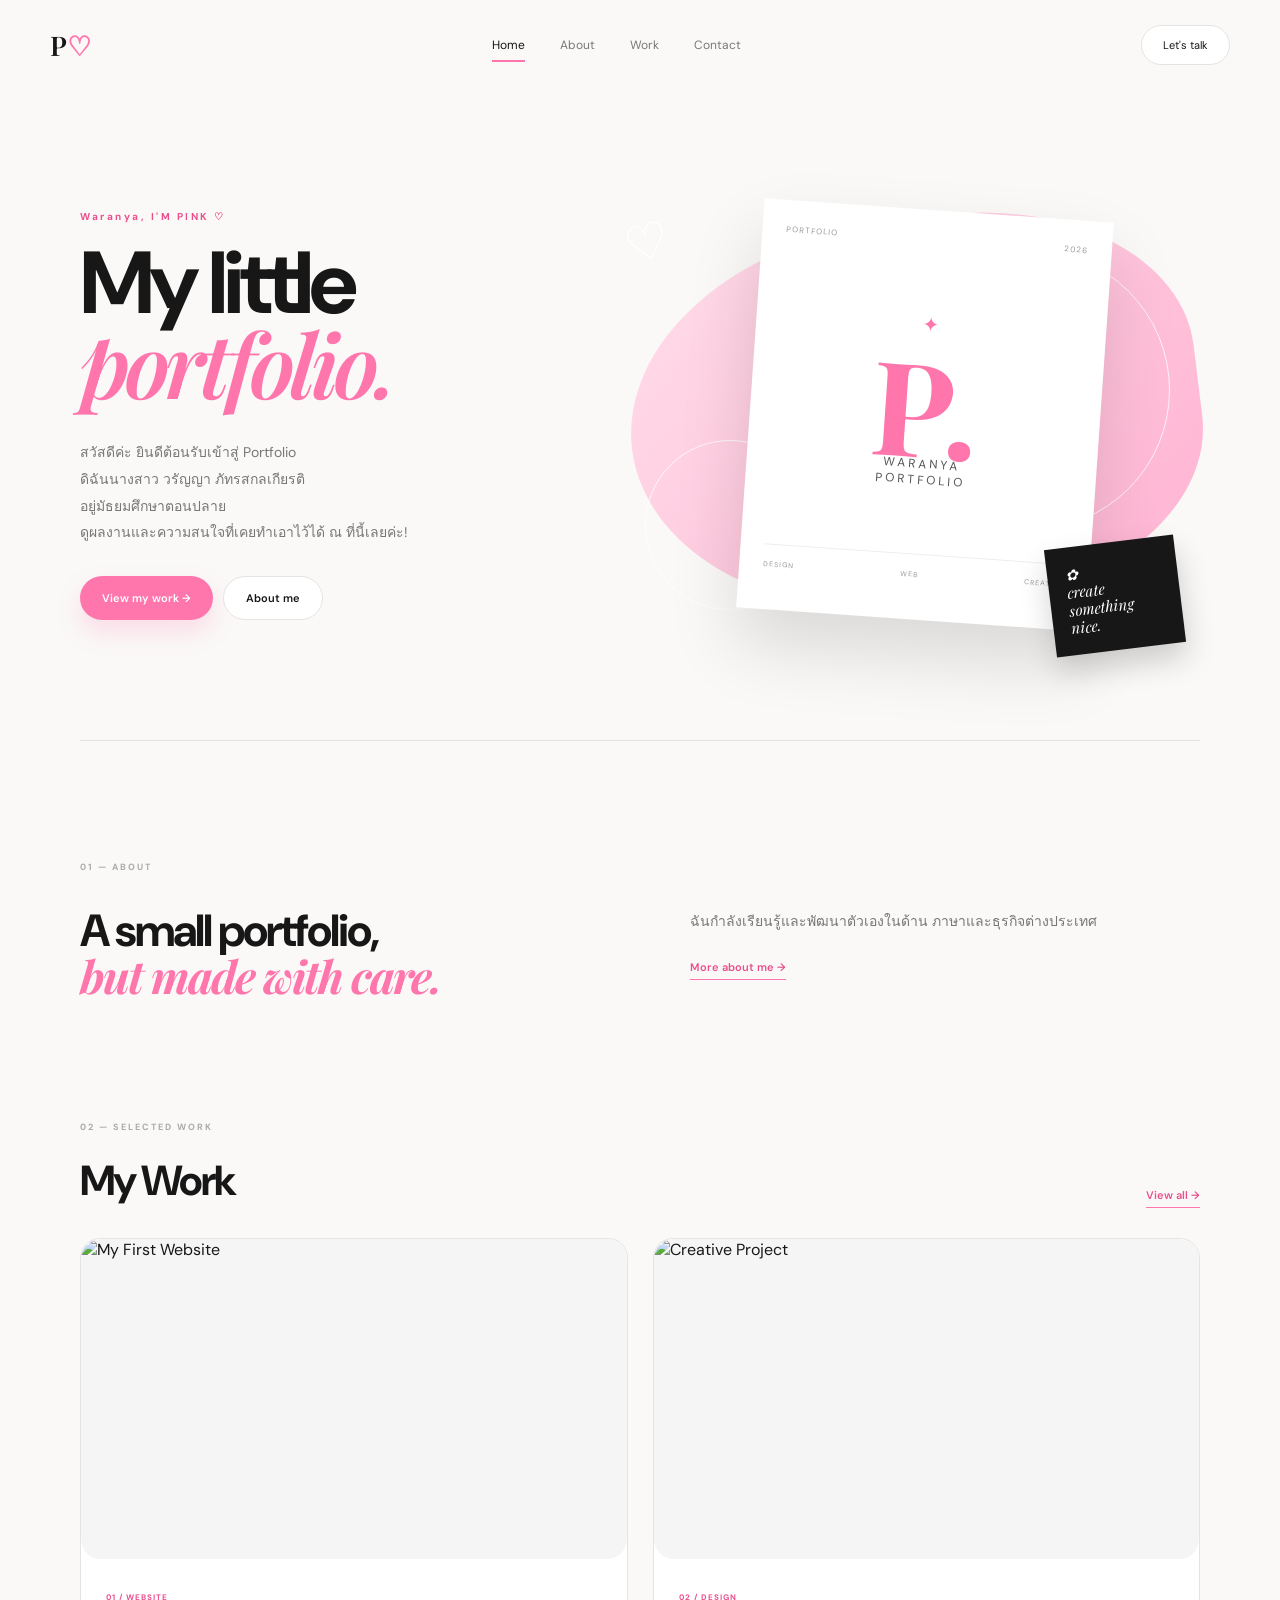
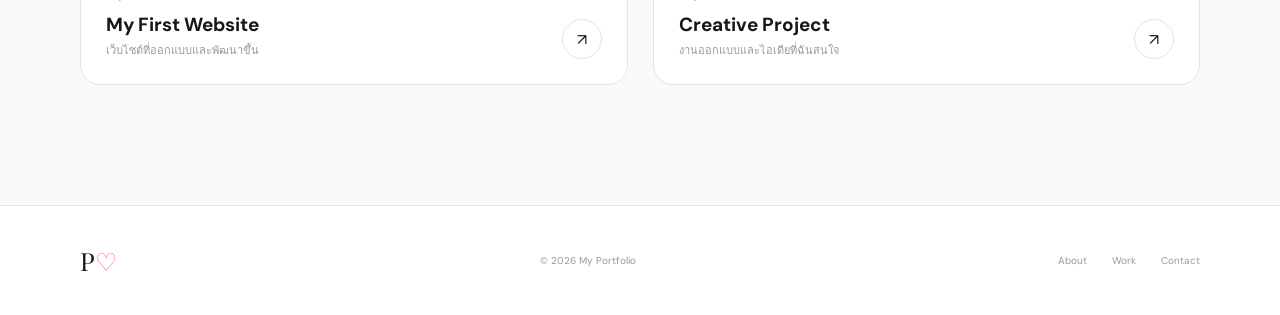
==== commit 4a0cdd09: "Update index.html" ====
--- a/index.html
+++ b/index.html
@@ -165,85 +165,6 @@
     </section>
 
 
-    <!-- PROJECT PREVIEW -->
-
-    <section class="projects-preview section">
-
-        <div class="section-label">
-            02 — SELECTED WORK
-        </div>
-
-        <div class="section-heading">
-
-            <h2>
-                My Work
-            </h2>
-
-            <a href="projects.html" class="text-link">
-                View all →
-            </a>
-
-        </div>
-
-
-        <div class="project-grid">
-
-            <!-- PROJECT 1 -->
-
-            <a href="project-1.html" class="project-card">
-
-                <div class="project-image project-pink">
-
-                    <div class="browser">
-
-                        <div class="browser-bar">
-                            <i></i>
-                            <i></i>
-                            <i></i>
-                        </div>
-
-                        <div class="browser-content">
-
-                            <small>MY WEBSITE</small>
-
-                            <h3>
-                                Creative<br>
-                                Website
-                            </h3>
-
-                            <div class="browser-button">
-                                Explore
-                            </div>
-
-                        </div>
-
-                    </div>
-
-                </div>
-
-                <div class="project-info">
-
-                    <div>
-                        <small>01 / WEBSITE</small>
-
-                        <h3>
-                            My First Website
-                        </h3>
-
-                        <p>
-                            เว็บไซต์ที่ออกแบบและพัฒนาขึ้น
-                        </p>
-                    </div>
-
-                    <span class="arrow">
-                        ↗
-                    </span>
-
-                </div>
-
-            </a>
-
-
             <!-- PROJECT PREVIEW -->
 
 <section class="projects-preview section">
--- a/style.css
+++ b/style.css
@@ -2903,44 +2903,31 @@
 
 }
 /* =========================
-   ABOUT PAGE PROFILE
+   PROJECT IMAGE
 ========================= */
 
-.about-profile {
-    position: relative;
-    width: 330px;
-    height: 330px;
-
-    display: flex;
-    align-items: center;
-    justify-content: center;
-
-    margin: auto;
-}
-
-.about-profile-circle {
-    width: 260px !important;
-    height: 260px !important;
-
-    border-radius: 50% !important;
-    overflow: hidden !important;
-
-    position: relative;
-    z-index: 1;
-
-    background: #ffdbea;
-
-    box-shadow: 0 20px 45px rgba(0, 0, 0, 0.12);
-}
-
-.about-profile-circle img {
-    width: 100% !important;
-    height: 100% !important;
+.project-image {
+    width: 100%;
+    height: 320px;
+
+    overflow: hidden;
+    border-radius: 20px;
+
+    background: #f5f5f5;
+}
+
+.project-image img {
+    width: 100%;
+    height: 100%;
 
     display: block;
 
-    object-fit: cover !important;
+    object-fit: cover;
     object-position: center;
 
-    border-radius: 50% !important;
-}
+    transition: transform 0.4s ease;
+}
+
+.project-card:hover .project-image img {
+    transform: scale(1.05);
+}
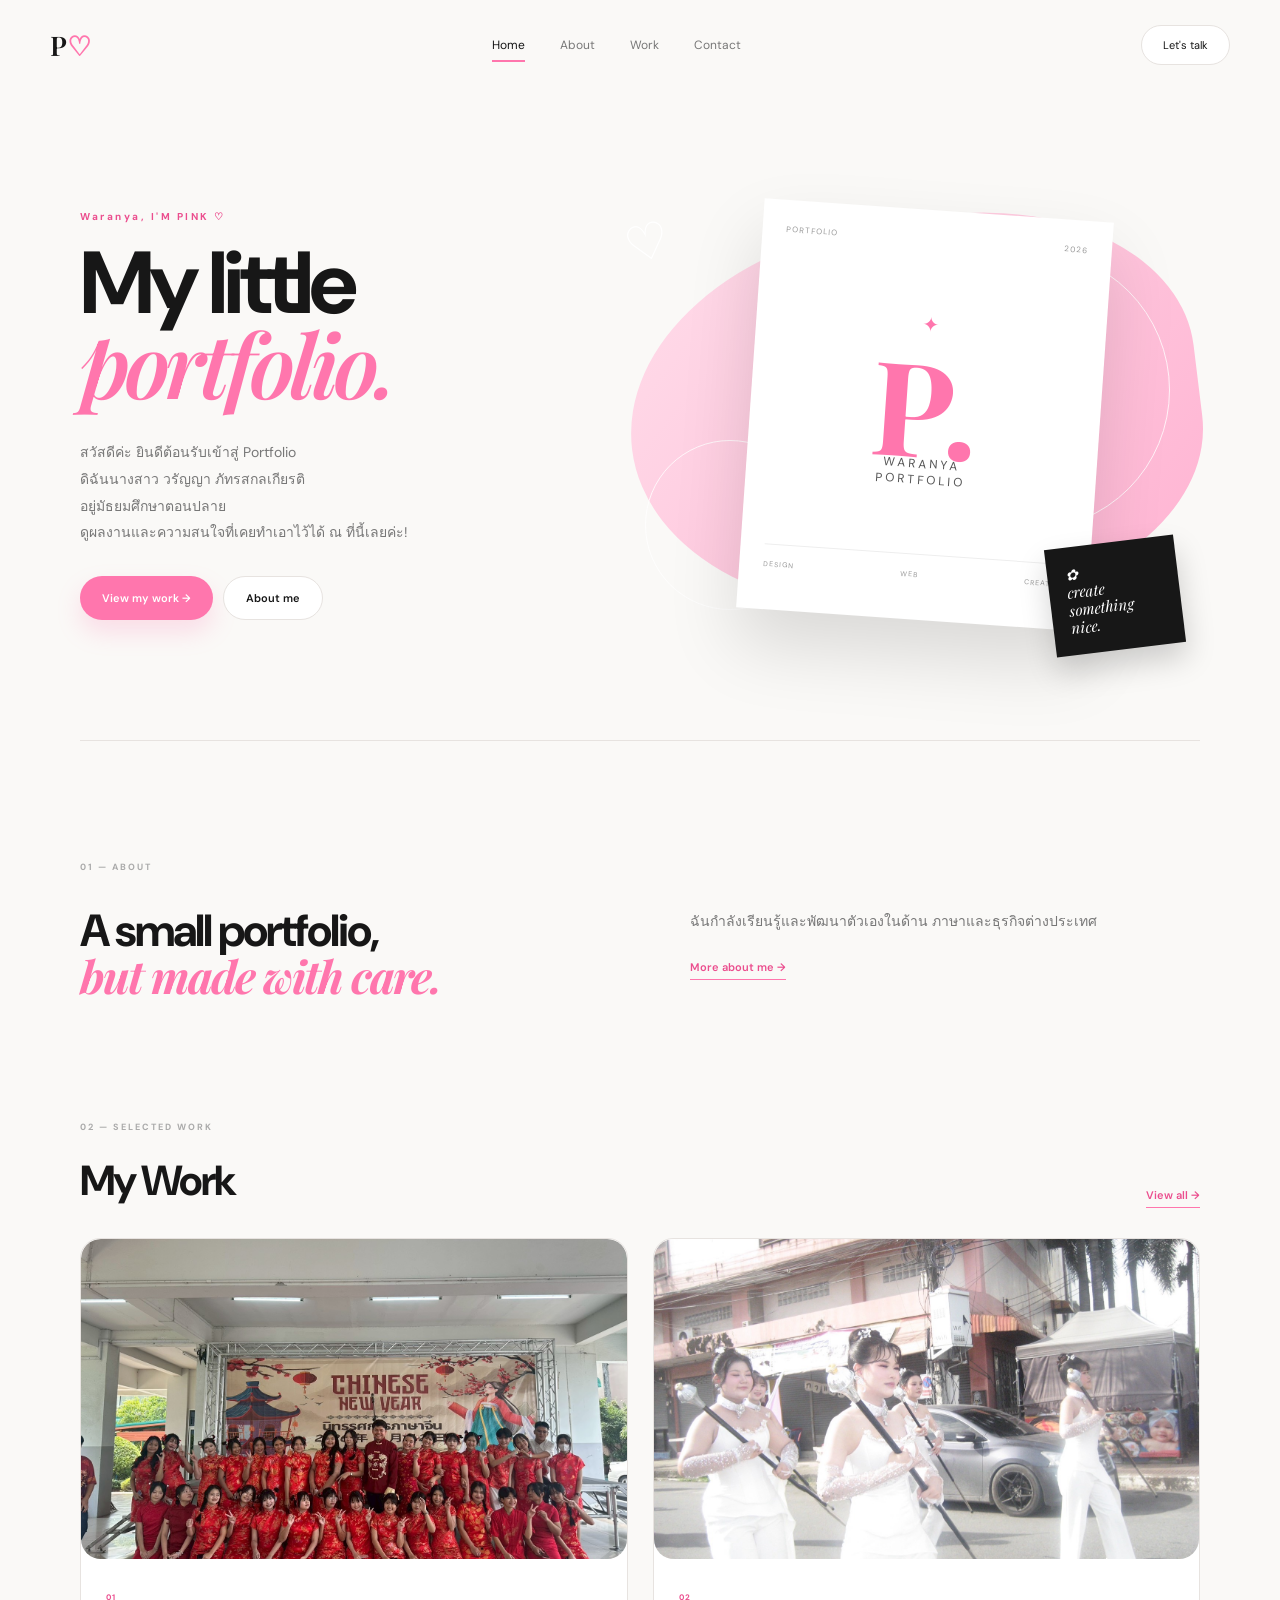
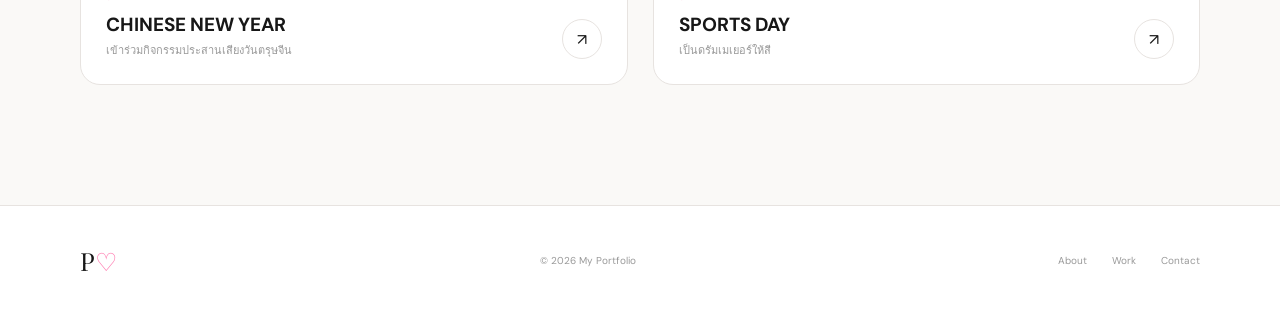
==== commit 05097a5f: "Update index.html" ====
--- a/index.html
+++ b/index.html
@@ -194,21 +194,21 @@
 
             <div class="project-image">
 
-                <img src="work1.jpg" alt="My First Website">
+                <img src="CHNY.jpg" alt="My First Website">
 
             </div>
 
             <div class="project-info">
 
                 <div>
-                    <small>01 / WEBSITE</small>
+                    <small>01</small>
 
                     <h3>
-                        My First Website
+                        CHINESE NEW YEAR
                     </h3>
 
                     <p>
-                        เว็บไซต์ที่ออกแบบและพัฒนาขึ้น
+                        เข้าร่วมกิจกรรมประสานเสียงวันตรุษจีน
                     </p>
                 </div>
 
@@ -227,21 +227,21 @@
 
             <div class="project-image">
 
-                <img src="work2.jpg" alt="Creative Project">
+                <img src="OLYM.jpg" alt="Creative Project">
 
             </div>
 
             <div class="project-info">
 
                 <div>
-                    <small>02 / DESIGN</small>
+                    <small>02</small>
 
                     <h3>
-                        Creative Project
+                        SPORTS DAY
                     </h3>
 
                     <p>
-                        งานออกแบบและไอเดียที่ฉันสนใจ
+                        เป็นดรัมเมเยอร์ให้สี
                     </p>
                 </div>
 
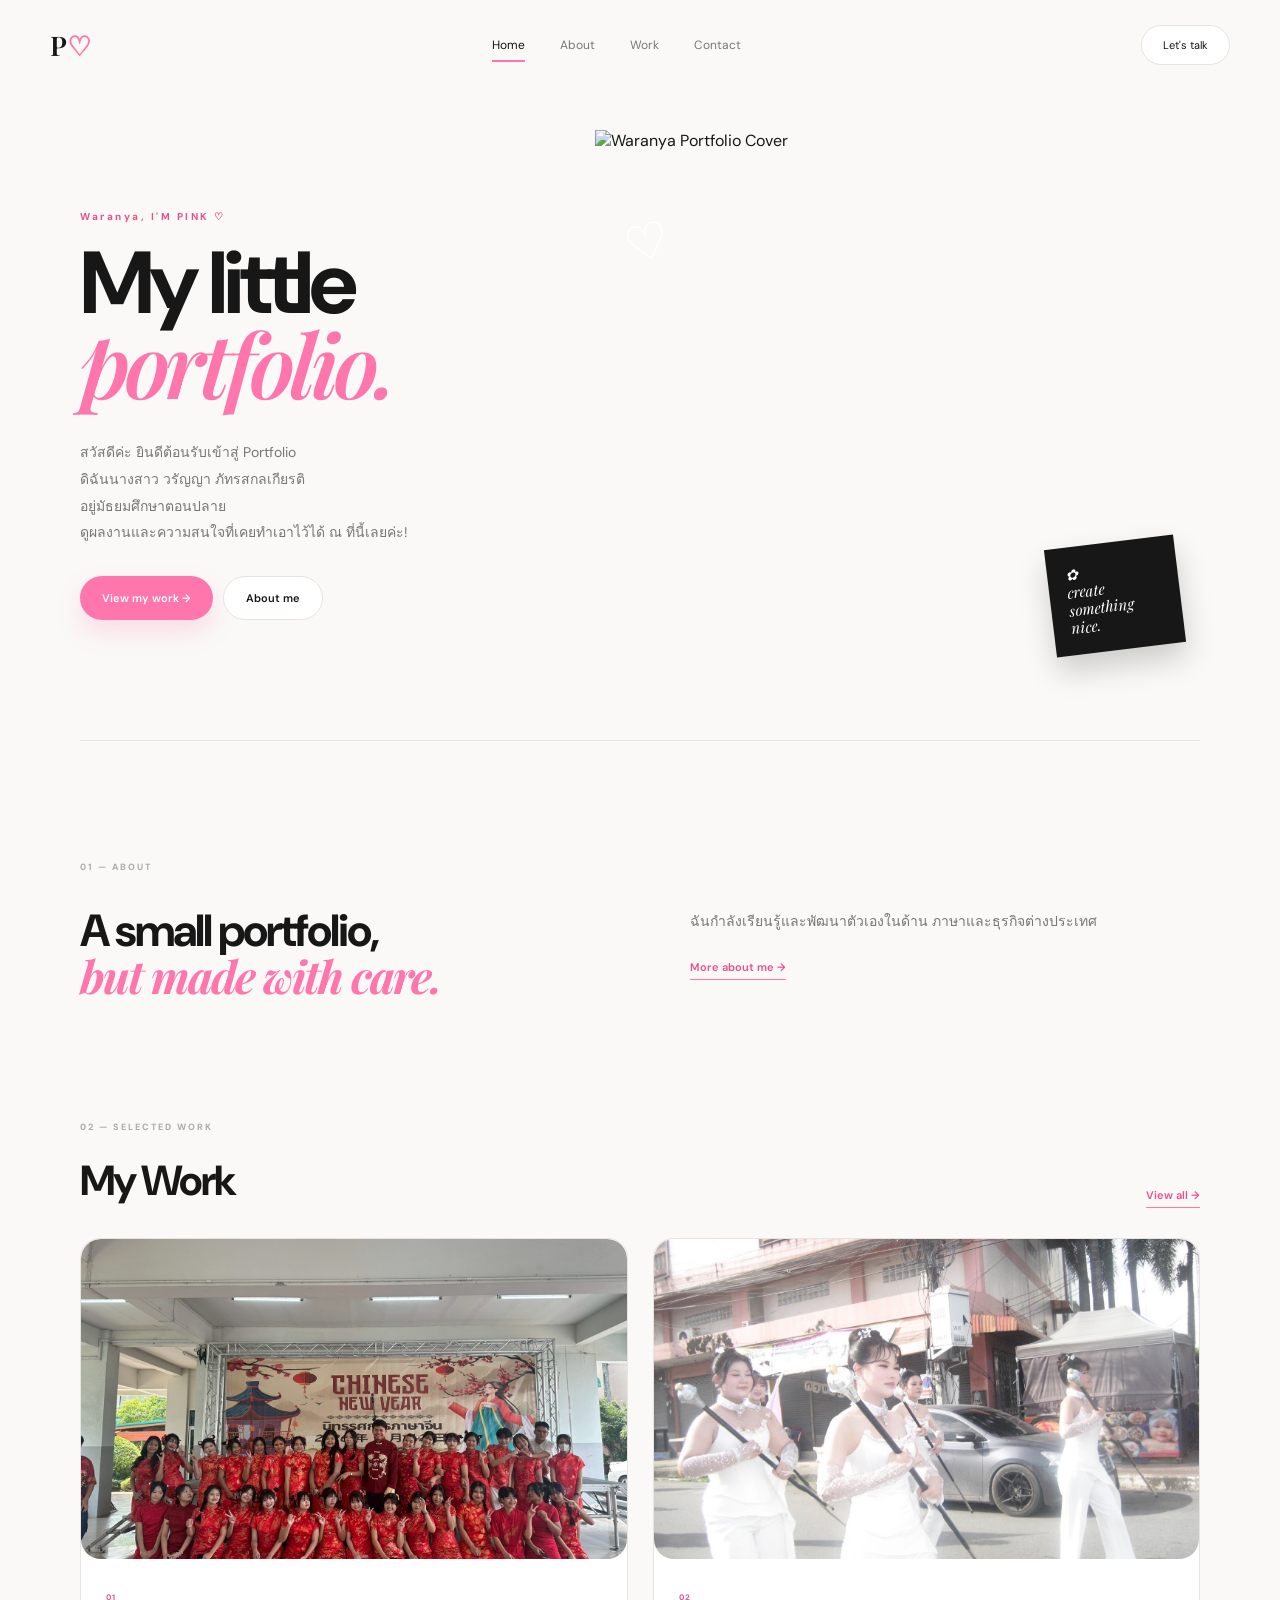
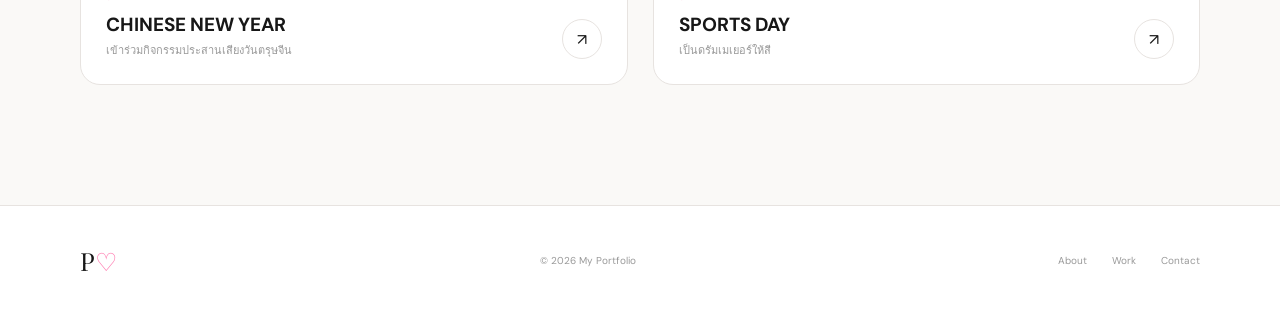
==== commit f45f6b65: "Update index.html" ====
--- a/index.html
+++ b/index.html
@@ -58,7 +58,10 @@
             </h1>
 
             <p>
-                สวัสดีค่ะ ยินดีต้อนรับเข้าสู่ Portfolio<br>ดิฉันนางสาว วรัญญา ภัทรสกลเกียรติ<br>อยู่มัธยมศึกษาตอนปลาย<br>ดูผลงานและความสนใจที่เคยทำเอาไว้ได้ ณ ที่นี้เลยค่ะ!
+                สวัสดีค่ะ ยินดีต้อนรับเข้าสู่ Portfolio<br>
+                ดิฉันนางสาว วรัญญา ภัทรสกลเกียรติ<br>
+                อยู่มัธยมศึกษาตอนปลาย<br>
+                ดูผลงานและความสนใจที่เคยทำเอาไว้ได้ ณ ที่นี้เลยค่ะ!
             </p>
 
             <div class="hero-buttons">
@@ -76,42 +79,16 @@
         </div>
 
 
-        <!-- HERO VISUAL -->
+        <!-- HERO COVER IMAGE -->
 
         <div class="hero-visual">
 
-            <div class="pink-shape"></div>
-
-            <div class="circle circle-1"></div>
-            <div class="circle circle-2"></div>
-
-            <div class="portfolio-card">
-
-                <div class="card-top">
-                    <span>PORTFOLIO</span>
-                    <span>2026</span>
-                </div>
-
-                <div class="card-middle">
-
-                    <div class="mini-star">✦</div>
-
-                    <h2>
-                        P.
-                    </h2>
-
-                    <p>
-                        Waranya<br>
-                        portfolio
-                    </p>
-
-                </div>
-
-                <div class="card-bottom">
-                    <span>DESIGN</span>
-                    <span>WEB</span>
-                    <span>CREATIVE</span>
-                </div>
+            <div class="cover-image">
+
+                <img
+                    src="cover.jpg"
+                    alt="Waranya Portfolio Cover"
+                >
 
             </div>
 
@@ -165,97 +142,103 @@
     </section>
 
 
-            <!-- PROJECT PREVIEW -->
-
-<section class="projects-preview section">
-
-    <div class="section-label">
-        02 — SELECTED WORK
-    </div>
-
-    <div class="section-heading">
-
-        <h2>
-            My Work
-        </h2>
-
-        <a href="projects.html" class="text-link">
-            View all →
-        </a>
-
-    </div>
-
-
-    <div class="project-grid">
-
-        <!-- PROJECT 1 -->
-
-        <a href="project-1.html" class="project-card">
-
-            <div class="project-image">
-
-                <img src="CHNY.jpg" alt="My First Website">
-
-            </div>
-
-            <div class="project-info">
-
-                <div>
-                    <small>01</small>
-
-                    <h3>
-                        CHINESE NEW YEAR
-                    </h3>
-
-                    <p>
-                        เข้าร่วมกิจกรรมประสานเสียงวันตรุษจีน
-                    </p>
-                </div>
-
-                <span class="arrow">
-                    ↗
-                </span>
-
-            </div>
-
-        </a>
-
-
-        <!-- PROJECT 2 -->
-
-        <a href="project-2.html" class="project-card">
-
-            <div class="project-image">
-
-                <img src="OLYM.jpg" alt="Creative Project">
-
-            </div>
-
-            <div class="project-info">
-
-                <div>
-                    <small>02</small>
-
-                    <h3>
-                        SPORTS DAY
-                    </h3>
-
-                    <p>
-                        เป็นดรัมเมเยอร์ให้สี
-                    </p>
-                </div>
-
-                <span class="arrow">
-                    ↗
-                </span>
-
-            </div>
-
-        </a>
-
-    </div>
-
-</section>
+    <!-- PROJECT PREVIEW -->
+
+    <section class="projects-preview section">
+
+        <div class="section-label">
+            02 — SELECTED WORK
+        </div>
+
+        <div class="section-heading">
+
+            <h2>
+                My Work
+            </h2>
+
+            <a href="projects.html" class="text-link">
+                View all →
+            </a>
+
+        </div>
+
+
+        <div class="project-grid">
+
+            <!-- PROJECT 1 -->
+
+            <a href="project-1.html" class="project-card">
+
+                <div class="project-image">
+
+                    <img
+                        src="CHNY.jpg"
+                        alt="Chinese New Year"
+                    >
+
+                </div>
+
+                <div class="project-info">
+
+                    <div>
+                        <small>01</small>
+
+                        <h3>
+                            CHINESE NEW YEAR
+                        </h3>
+
+                        <p>
+                            เข้าร่วมกิจกรรมประสานเสียงวันตรุษจีน
+                        </p>
+                    </div>
+
+                    <span class="arrow">
+                        ↗
+                    </span>
+
+                </div>
+
+            </a>
+
+
+            <!-- PROJECT 2 -->
+
+            <a href="project-2.html" class="project-card">
+
+                <div class="project-image">
+
+                    <img
+                        src="OLYM.jpg"
+                        alt="Sports Day"
+                    >
+
+                </div>
+
+                <div class="project-info">
+
+                    <div>
+                        <small>02</small>
+
+                        <h3>
+                            SPORTS DAY
+                        </h3>
+
+                        <p>
+                            เป็นดรัมเมเยอร์ให้สี
+                        </p>
+                    </div>
+
+                    <span class="arrow">
+                        ↗
+                    </span>
+
+                </div>
+
+            </a>
+
+        </div>
+
+    </section>
 
 </main>
 
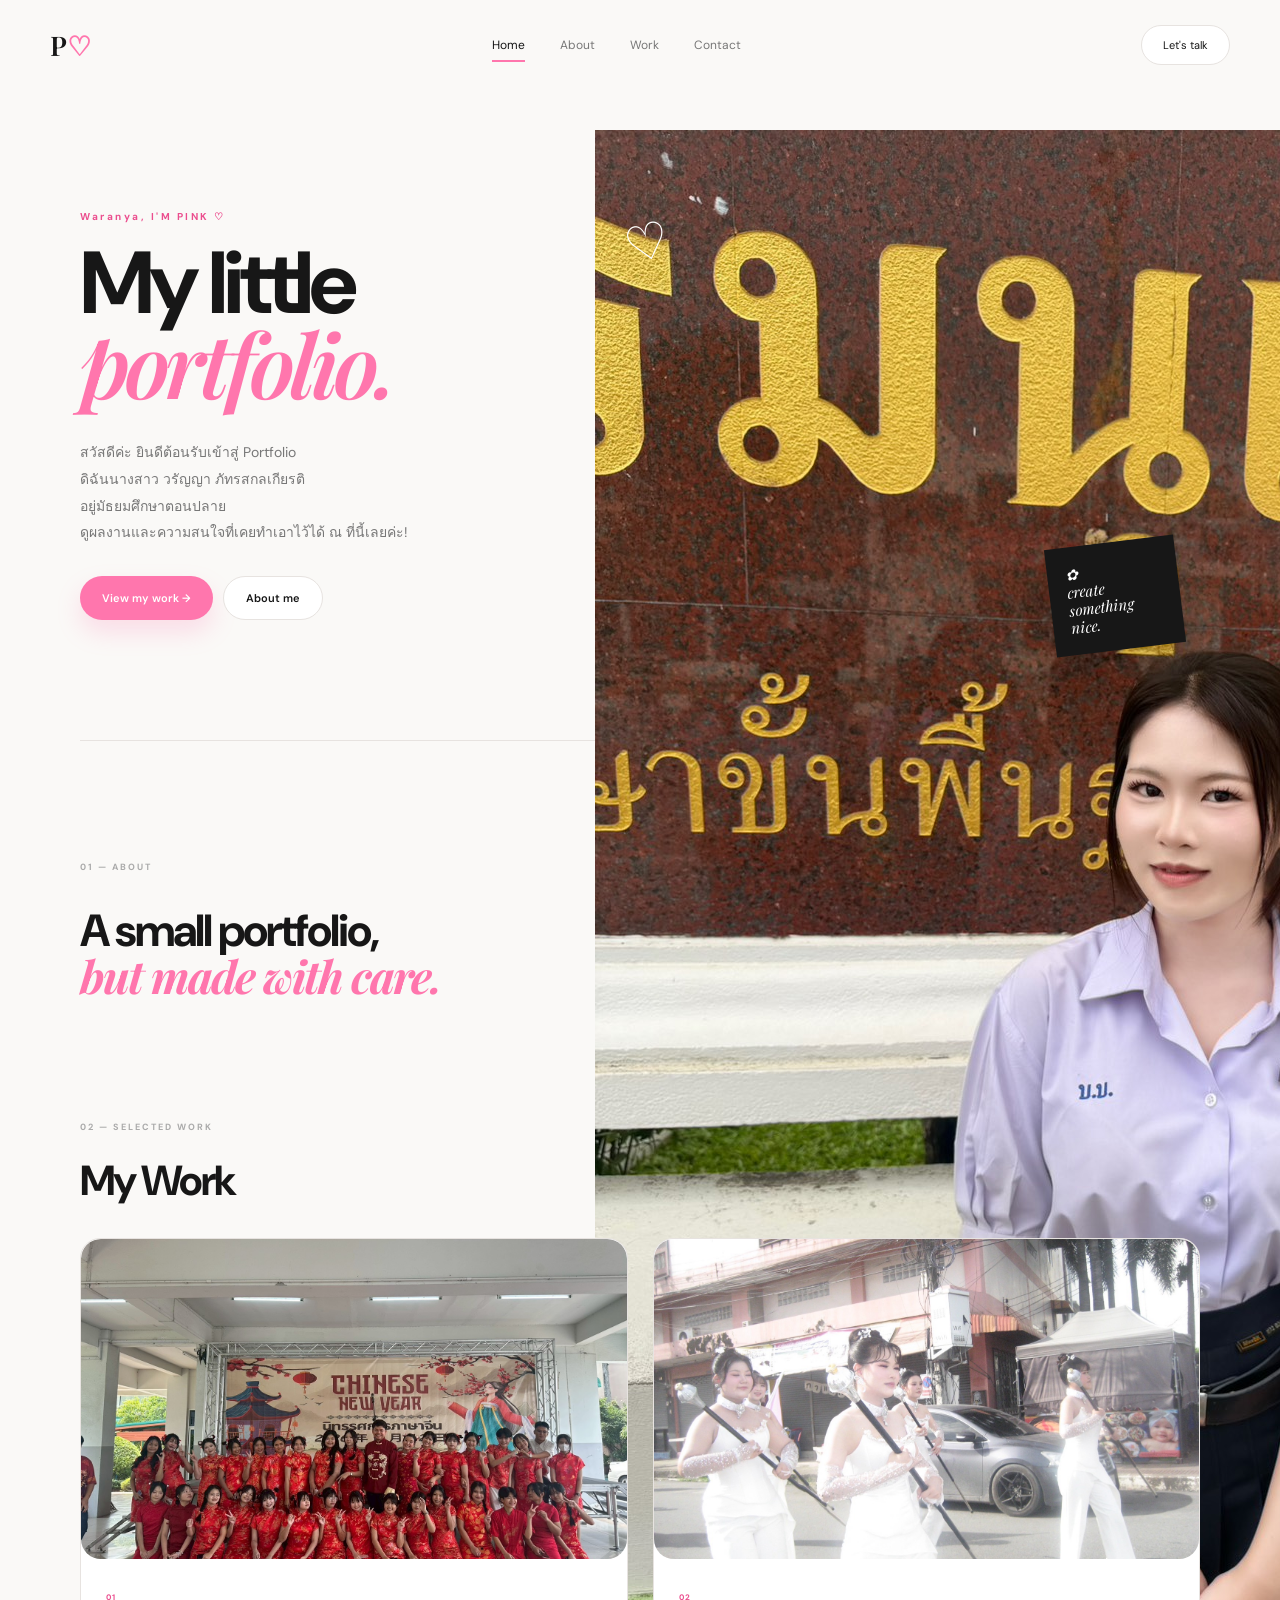
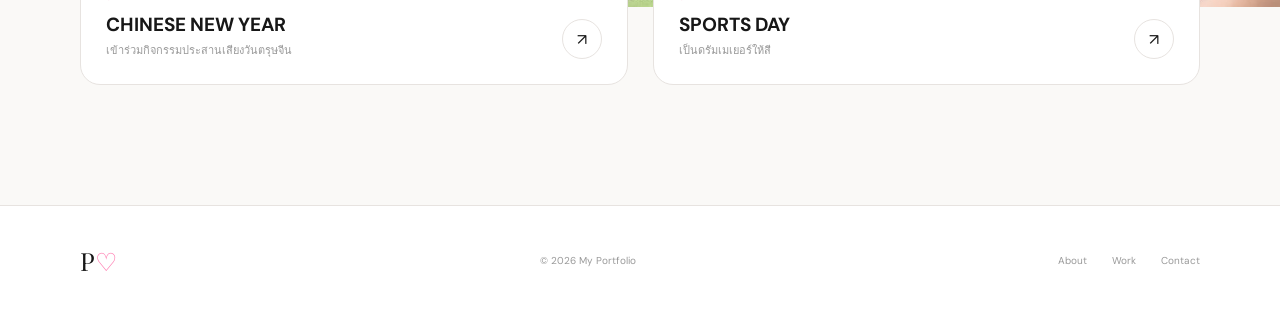
==== commit 0fd2d26b: "Update index.html" ====
--- a/index.html
+++ b/index.html
@@ -86,7 +86,7 @@
             <div class="cover-image">
 
                 <img
-                    src="cover.jpg"
+                    src="S__74276878.jpg"
                     alt="Waranya Portfolio Cover"
                 >
 
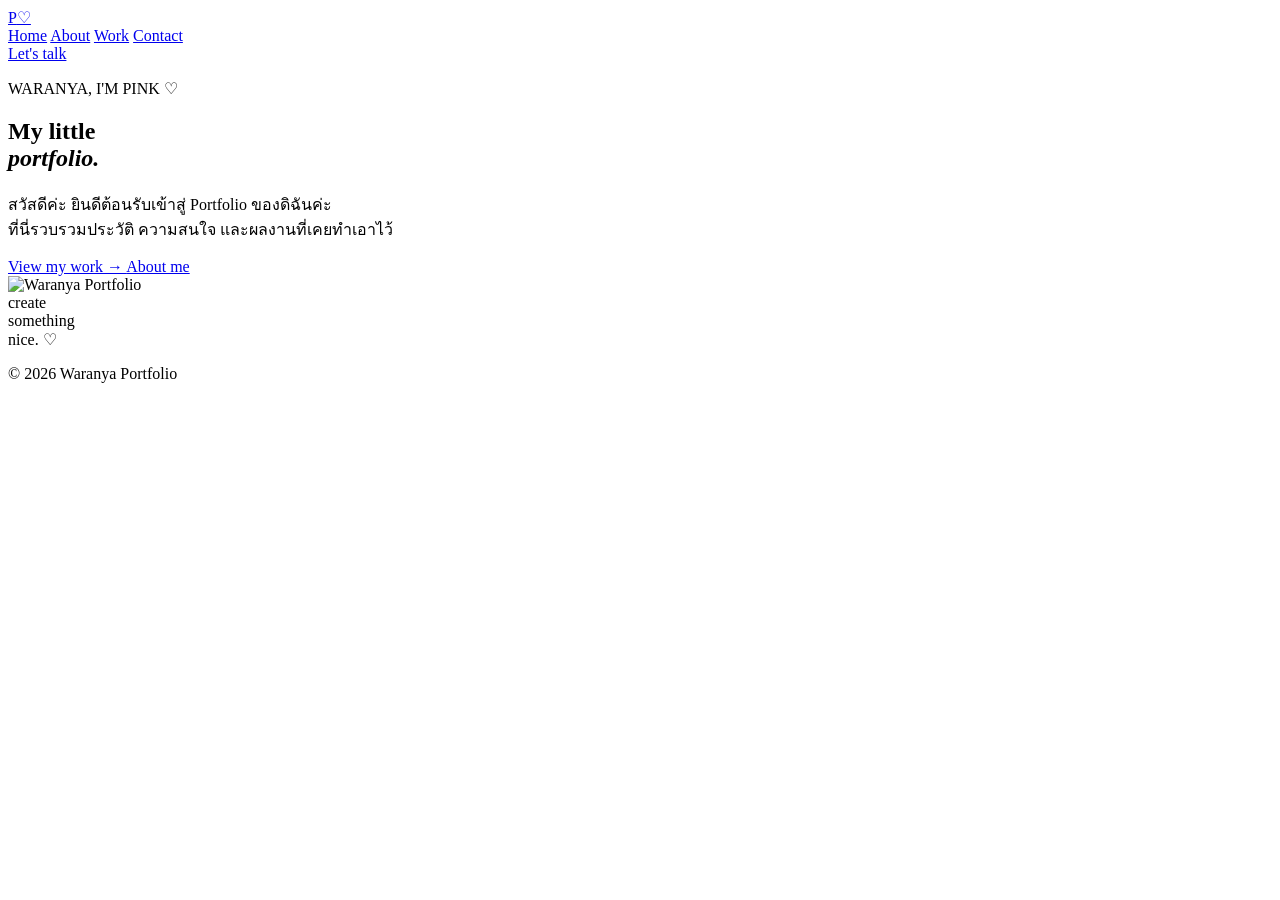
==== commit 895f74f0: "Update index.html" ====
--- a/index.html
+++ b/index.html
@@ -12,9 +12,7 @@
     <link rel="preconnect" href="https://fonts.googleapis.com">
     <link rel="preconnect" href="https://fonts.gstatic.com" crossorigin>
 
-    <link
-        href="https://fonts.googleapis.com/css2?family=DM+Sans:wght@400;500;600;700&family=Playfair+Display:ital,wght@0,600;1,600&display=swap"
-        rel="stylesheet">
+    <link href="https://fonts.googleapis.com/css2?family=DM+Sans:wght@400;500;600;700&family=Playfair+Display:ital,wght@0,600;1,600&display=swap" rel="stylesheet">
 </head>
 
 <body>
@@ -41,15 +39,13 @@
 
 <main>
 
-    <!-- HERO -->
+    <section class="home-hero">
 
-    <section class="hero">
+        <div class="home-content">
 
-        <div class="hero-text">
-
-            <div class="eyebrow">
-                Waranya, I'M PINK ♡
-            </div>
+            <p class="eyebrow">
+                WARANYA, I'M PINK ♡
+            </p>
 
             <h1>
                 My little
@@ -57,20 +53,20 @@
                 <em>portfolio.</em>
             </h1>
 
-            <p>
-                สวัสดีค่ะ ยินดีต้อนรับเข้าสู่ Portfolio<br>
-                ดิฉันนางสาว วรัญญา ภัทรสกลเกียรติ<br>
-                อยู่มัธยมศึกษาตอนปลาย<br>
-                ดูผลงานและความสนใจที่เคยทำเอาไว้ได้ ณ ที่นี้เลยค่ะ!
+            <p class="home-description">
+                สวัสดีค่ะ ยินดีต้อนรับเข้าสู่ Portfolio
+                ของดิฉันค่ะ<br>
+                ที่นี่รวบรวมประวัติ ความสนใจ
+                และผลงานที่เคยทำเอาไว้
             </p>
 
-            <div class="hero-buttons">
+            <div class="home-buttons">
 
-                <a href="projects.html" class="btn primary">
+                <a href="projects.html" class="btn pink-btn">
                     View my work →
                 </a>
 
-                <a href="about.html" class="btn secondary">
+                <a href="about.html" class="btn white-btn">
                     About me
                 </a>
 
@@ -79,162 +75,17 @@
         </div>
 
 
-        <!-- HERO COVER IMAGE -->
+        <div class="home-image">
 
-        <div class="hero-visual">
+            <div class="image-decoration"></div>
 
-            <div class="cover-image">
+            <img src="cover.jpg" alt="Waranya Portfolio">
 
-                <img
-                    src="S__74276878.jpg"
-                    alt="Waranya Portfolio Cover"
-                >
-
-            </div>
-
-            <div class="floating-note">
-                ✿<br>
+            <div class="image-note">
                 create<br>
                 something<br>
-                nice.
+                nice. ♡
             </div>
-
-            <div class="heart">
-                ♡
-            </div>
-
-        </div>
-
-    </section>
-
-
-    <!-- INTRO -->
-
-    <section class="intro section">
-
-        <div class="section-label">
-            01 — ABOUT
-        </div>
-
-        <div class="intro-content">
-
-            <h2>
-                A small portfolio,
-                <br>
-                <em>but made with care.</em>
-            </h2>
-
-            <div>
-
-                <p>
-                    ฉันกำลังเรียนรู้และพัฒนาตัวเองในด้าน
-                    ภาษาและธุรกิจต่างประเทศ
-                </p>
-
-                <a href="about.html" class="text-link">
-                    More about me →
-                </a>
-
-            </div>
-
-        </div>
-
-    </section>
-
-
-    <!-- PROJECT PREVIEW -->
-
-    <section class="projects-preview section">
-
-        <div class="section-label">
-            02 — SELECTED WORK
-        </div>
-
-        <div class="section-heading">
-
-            <h2>
-                My Work
-            </h2>
-
-            <a href="projects.html" class="text-link">
-                View all →
-            </a>
-
-        </div>
-
-
-        <div class="project-grid">
-
-            <!-- PROJECT 1 -->
-
-            <a href="project-1.html" class="project-card">
-
-                <div class="project-image">
-
-                    <img
-                        src="CHNY.jpg"
-                        alt="Chinese New Year"
-                    >
-
-                </div>
-
-                <div class="project-info">
-
-                    <div>
-                        <small>01</small>
-
-                        <h3>
-                            CHINESE NEW YEAR
-                        </h3>
-
-                        <p>
-                            เข้าร่วมกิจกรรมประสานเสียงวันตรุษจีน
-                        </p>
-                    </div>
-
-                    <span class="arrow">
-                        ↗
-                    </span>
-
-                </div>
-
-            </a>
-
-
-            <!-- PROJECT 2 -->
-
-            <a href="project-2.html" class="project-card">
-
-                <div class="project-image">
-
-                    <img
-                        src="OLYM.jpg"
-                        alt="Sports Day"
-                    >
-
-                </div>
-
-                <div class="project-info">
-
-                    <div>
-                        <small>02</small>
-
-                        <h3>
-                            SPORTS DAY
-                        </h3>
-
-                        <p>
-                            เป็นดรัมเมเยอร์ให้สี
-                        </p>
-                    </div>
-
-                    <span class="arrow">
-                        ↗
-                    </span>
-
-                </div>
-
-            </a>
 
         </div>
 
@@ -244,27 +95,8 @@
 
 
 <footer>
-
-    <div class="footer-logo">
-        P<span>♡</span>
-    </div>
-
-    <p>
-        © 2026 My Portfolio
-    </p>
-
-    <div class="footer-links">
-
-        <a href="about.html">About</a>
-        <a href="projects.html">Work</a>
-        <a href="contact.html">Contact</a>
-
-    </div>
-
+    <p>© 2026 Waranya Portfolio</p>
 </footer>
-
-
-<script src="script.js"></script>
 
 </body>
 </html>
--- a/style.css
+++ b/style.css
@@ -1,2847 +1,44 @@
-/* =====================================================
-   RESET
-===================================================== */
-
-* {
-    margin: 0;
-    padding: 0;
-    box-sizing: border-box;
-}
-
-html {
-    scroll-behavior: smooth;
-}
-
-body {
-    font-family: "DM Sans", sans-serif;
-    background: #faf9f7;
-    color: #171717;
-    overflow-x: hidden;
-}
-
-a {
-    text-decoration: none;
-    color: inherit;
-}
-
-::selection {
-    background: #ff76ad;
-    color: white;
-}
-
-
-/* =====================================================
-   VARIABLES
-===================================================== */
-
-:root {
-
-    --black: #171717;
-
-    --gray: #777;
-
-    --light: #faf9f7;
-
-    --white: #fff;
-
-    --pink: #ff76ad;
-
-    --pink-dark: #eb4e8e;
-
-    --pink-light: #ffdbea;
-
-    --purple: #d9ceff;
-
-    --border: #e7e3e0;
-
-}
-
-
-/* =====================================================
-   HEADER
-===================================================== */
-
-.header {
-
-    width: min(1180px, calc(100% - 50px));
-
-    height: 90px;
-
-    margin: auto;
-
-    display: flex;
-
-    align-items: center;
-
-    justify-content: space-between;
-
-    position: relative;
-
-    z-index: 50;
-}
-
-
-/* LOGO */
-
-.logo {
-
-    font-family: "Playfair Display", serif;
-
-    font-size: 27px;
-
-    font-weight: 600;
-
-    transition: .3s;
-}
-
-.logo span {
-
-    color: var(--pink);
-
-}
-
-.logo:hover {
-
-    transform: rotate(-5deg) scale(1.05);
-
-}
-
-
-/* NAV */
-
-.nav {
-
-    display: flex;
-
-    gap: 35px;
-
-    align-items: center;
-
-    font-size: 12px;
-
-    color: #777;
-
-}
-
-.nav a {
-
-    position: relative;
-
-    transition: .25s;
-
-}
-
-.nav a:hover {
-
-    color: var(--black);
-
-}
-
-.nav a.active {
-
-    color: var(--black);
-
-}
-
-.nav a.active::after {
-
-    content: "";
-
-    position: absolute;
-
-    left: 0;
-
-    right: 0;
-
-    bottom: -9px;
-
-    height: 2px;
-
-    background: var(--pink);
-
-}
-
-
-/* NAV BUTTON */
-
-.nav-btn {
-
-    padding: 12px 21px;
-
-    border: 1px solid var(--border);
-
-    border-radius: 50px;
-
-    background: white;
-
-    font-size: 11px;
-
-    transition: .3s;
-
-}
-
-.nav-btn:hover {
-
-    background: var(--black);
-
-    color: white;
-
-    border-color: var(--black);
-
-    transform: translateY(-2px);
-
-}
-
-
-/* =====================================================
-   GENERAL
-===================================================== */
-
-.eyebrow {
-
-    font-size: 10px;
-
-    letter-spacing: 2.5px;
-
-    font-weight: 700;
-
-    color: var(--pink-dark);
-
-    margin-bottom: 20px;
-
-}
-
-.section {
-
-    width: min(1120px, calc(100% - 50px));
-
-    margin: auto;
-
-}
-
-
-/* =====================================================
-   HERO
-===================================================== */
-
-.hero {
-
-    width: min(1120px, calc(100% - 50px));
-
-    min-height: 650px;
-
-    margin: auto;
-
-    display: grid;
-
-    grid-template-columns: 46% 54%;
-
-    align-items: center;
-
-}
-
-
-.hero-text {
-
-    position: relative;
-
-    z-index: 5;
-
-}
-
-.hero-text h1 {
-
-    font-size: clamp(55px, 7vw, 88px);
-
-    line-height: .91;
-
-    letter-spacing: -5px;
-
-    margin-bottom: 30px;
-
-}
-
-.hero-text h1 em {
-
-    font-family: "Playfair Display", serif;
-
-    font-weight: 600;
-
-    color: var(--pink);
-
-}
-
-
-.hero-text > p {
-
-    max-width: 470px;
-
-    color: var(--gray);
-
-    font-size: 14px;
-
-    line-height: 1.9;
-
-}
-
-
-/* HERO BUTTON */
-
-.hero-buttons {
-
-    display: flex;
-
-    gap: 10px;
-
-    margin-top: 30px;
-
-}
-
-
-.btn {
-
-    display: inline-flex;
-
-    align-items: center;
-
-    justify-content: center;
-
-    padding: 14px 22px;
-
-    border-radius: 50px;
-
-    font-size: 11px;
-
-    font-weight: 600;
-
-    transition: .3s;
-
-}
-
-.btn.primary {
-
-    background: var(--pink);
-
-    color: white;
-
-    box-shadow:
-        0 12px 25px rgba(255, 118, 173, .22);
-
-}
-
-.btn.primary:hover {
-
-    background: var(--pink-dark);
-
-    transform: translateY(-3px);
-
-    box-shadow:
-        0 18px 35px rgba(255, 118, 173, .3);
-
-}
-
-
-.btn.secondary {
-
-    border: 1px solid var(--border);
-
-    background: white;
-
-}
-
-.btn.secondary:hover {
-
-    border-color: var(--black);
-
-    transform: translateY(-3px);
-
-}
-
-
-/* =====================================================
-   HERO VISUAL
-===================================================== */
+```css
+/* ============================= */
+/* HERO COVER IMAGE */
+/* ============================= */
 
 .hero-visual {
-
-    height: 570px;
-
     position: relative;
-
-}
-
-
-/* PINK BACKGROUND */
-
-.pink-shape {
-
-    position: absolute;
-
-    width: 570px;
-
-    height: 390px;
-
-    right: 0;
-
-    top: 90px;
-
-    background:
-        linear-gradient(
-            135deg,
-            #ffddea,
-            #ffb3d2
-        );
-
-    border-radius:
-        55% 45% 45% 55%;
-
-    transform: rotate(-7deg);
-
-}
-
-
-/* circles */
-
-.circle {
-
-    position: absolute;
-
-    border: 1px solid rgba(255,255,255,.8);
-
-    border-radius: 50%;
-
-}
-
-.circle-1 {
-
-    width: 280px;
-
-    height: 280px;
-
-    right: 30px;
-
-    top: 120px;
-
-}
-
-.circle-2 {
-
-    width: 170px;
-
-    height: 170px;
-
-    left: 50px;
-
-    bottom: 90px;
-
-}
-
-
-/* PORTFOLIO CARD */
-
-.portfolio-card {
-
-    position: absolute;
-
-    width: 350px;
-
-    height: 410px;
-
-    right: 100px;
-
-    top: 80px;
-
-    background: white;
-
-    padding: 24px;
-
-    box-shadow:
-        0 35px 70px rgba(0,0,0,.13);
-
-    transform: rotate(4deg);
-
-    z-index: 5;
-
-    transition: .5s;
-
-}
-
-.portfolio-card:hover {
-
-    transform:
-        rotate(1deg)
-        translateY(-8px);
-
-}
-
-
-.card-top {
-
-    display: flex;
-
-    justify-content: space-between;
-
-    font-size: 8px;
-
-    color: #999;
-
-    letter-spacing: 1px;
-
-}
-
-
-.card-middle {
-
-    height: 310px;
-
-    display: flex;
-
-    flex-direction: column;
-
-    justify-content: center;
-
-    align-items: center;
-
-    text-align: center;
-
-}
-
-.card-middle h2 {
-
-    font-family: "Playfair Display", serif;
-
-    font-size: 130px;
-
-    line-height: .8;
-
-    color: var(--pink);
-
-}
-
-.card-middle p {
-
-    font-size: 12px;
-
-    color: #555;
-
-    letter-spacing: 3px;
-
-    text-transform: uppercase;
-
-}
-
-.mini-star {
-
-    color: var(--pink);
-
-    font-size: 20px;
-
-    margin-bottom: 15px;
-
-}
-
-
-.card-bottom {
-
-    border-top: 1px solid #eee;
-
-    padding-top: 15px;
-
-    display: flex;
-
-    justify-content: space-between;
-
-    font-size: 7px;
-
-    letter-spacing: 1px;
-
-    color: #999;
-
-}
-
-
-/* FLOATING NOTE */
-
-.floating-note {
-
-    position: absolute;
-
-    width: 130px;
-
-    padding: 18px;
-
-    right: 20px;
-
-    bottom: 50px;
-
-    background: var(--black);
-
-    color: white;
-
-    font-family: "Playfair Display", serif;
-
-    font-style: italic;
-
-    font-size: 15px;
-
-    line-height: 1.2;
-
-    transform: rotate(-7deg);
-
-    box-shadow:
-        0 15px 30px rgba(0,0,0,.18);
-
-    z-index: 8;
-
-}
-
-.heart {
-
-    position: absolute;
-
-    left: 30px;
-
-    top: 80px;
-
-    font-size: 50px;
-
-    color: white;
-
-    z-index: 8;
-
-    transform: rotate(-15deg);
-
-}
-
-
-/* =====================================================
-   INTRO
-===================================================== */
-
-.intro {
-
-    padding: 120px 0;
-
-    border-top: 1px solid var(--border);
-
-}
-
-
-.section-label {
-
-    font-size: 9px;
-
-    letter-spacing: 2px;
-
-    color: #aaa;
-
-    font-weight: 700;
-
-}
-
-
-.intro-content {
-
-    display: grid;
-
-    grid-template-columns: 1fr 1fr;
-
-    gap: 100px;
-
-    margin-top: 35px;
-
-}
-
-.intro-content h2 {
-
-    font-size: 45px;
-
-    line-height: 1;
-
-    letter-spacing: -2px;
-
-}
-
-.intro-content h2 em {
-
-    font-family: "Playfair Display", serif;
-
-    color: var(--pink);
-
-}
-
-
-.intro-content p {
-
+    width: 100%;
     max-width: 450px;
-
-    color: var(--gray);
-
-    font-size: 14px;
-
-    line-height: 1.9;
-
-}
-
-
-/* TEXT LINK */
-
-.text-link {
-
-    display: inline-block;
-
-    margin-top: 25px;
-
-    color: var(--pink-dark);
-
-    font-size: 11px;
-
-    font-weight: 600;
-
-    border-bottom: 1px solid var(--pink);
-
-    padding-bottom: 5px;
-
-}
-
-
-/* =====================================================
-   PROJECTS
-===================================================== */
-
-.projects-preview {
-
-    padding-bottom: 120px;
-
-}
-
-
-.section-heading {
-
-    display: flex;
-
-    justify-content: space-between;
-
-    align-items: end;
-
-    margin-top: 20px;
-
-    margin-bottom: 30px;
-
-}
-
-
-.section-heading h2 {
-
-    font-size: 42px;
-
-    letter-spacing: -2px;
-
-}
-
-
-.project-grid,
-.all-projects {
-
-    display: grid;
-
-    grid-template-columns: repeat(2, 1fr);
-
-    gap: 25px;
-
-}
-
-
-/* PROJECT CARD */
-
-.project-card {
-
-    background: white;
-
-    border: 1px solid var(--border);
-
-    border-radius: 20px;
-
-    overflow: hidden;
-
-    transition: .35s;
-
-}
-
-.project-card:hover {
-
-    transform: translateY(-8px);
-
-    box-shadow:
-        0 25px 55px rgba(0,0,0,.09);
-
-}
-
-
-/* PROJECT IMAGE */
-
-.project-image {
-
-    height: 360px;
-
-    display: flex;
-
-    justify-content: center;
-
-    align-items: center;
-
-    overflow: hidden;
-
-    position: relative;
-
-}
-
-.project-pink {
-
-    background:
-        linear-gradient(
-            135deg,
-            #ffd9e8,
-            #ffb4d2
-        );
-
-}
-
-.project-purple {
-
-    background:
-        linear-gradient(
-            135deg,
-            #e8e1ff,
-            #cfc2ff
-        );
-
-}
-
-
-/* =====================================================
-   BROWSER
-===================================================== */
-
-.browser {
-
-    width: 285px;
-
-    height: 200px;
-
-    background: white;
-
-    border-radius: 12px;
-
-    overflow: hidden;
-
-    box-shadow:
-        0 25px 45px rgba(0,0,0,.13);
-
-    transform: rotate(-3deg);
-
-    transition: .4s;
-
-}
-
-.project-card:hover .browser {
-
-    transform:
-        rotate(0deg)
-        scale(1.04);
-
-}
-
-
-.browser-bar {
-
-    height: 28px;
-
-    border-bottom: 1px solid #eee;
-
-    display: flex;
-
-    align-items: center;
-
-    padding: 0 10px;
-
-    gap: 4px;
-
-}
-
-.browser-bar i {
-
-    width: 6px;
-
-    height: 6px;
-
-    border-radius: 50%;
-
-    background: #ddd;
-
-}
-
-
-.browser-content {
-
-    padding: 30px;
-
-}
-
-.browser-content small {
-
-    font-size: 6px;
-
-    color: var(--pink);
-
-    letter-spacing: 1.5px;
-
-}
-
-.browser-content h3 {
-
-    font-size: 28px;
-
-    line-height: .95;
-
-    margin: 10px 0 20px;
-
-}
-
-
-.browser-button {
-
-    display: inline-block;
-
-    padding: 7px 13px;
-
-    background: var(--black);
-
-    color: white;
-
-    border-radius: 20px;
-
-    font-size: 7px;
-
-}
-
-
-/* =====================================================
-   APP CARD
-===================================================== */
-
-.app-card {
-
-    width: 245px;
-
-    height: 285px;
-
-    padding: 20px;
-
-    background: white;
-
-    border-radius: 20px;
-
-    box-shadow:
-        0 25px 50px rgba(0,0,0,.12);
-
-    transform: rotate(4deg);
-
-    transition: .4s;
-
-}
-
-.project-card:hover .app-card {
-
-    transform:
-        rotate(0deg)
-        scale(1.04);
-
-}
-
-
-.app-header {
-
-    display: flex;
-
-    justify-content: space-between;
-
-    font-size: 12px;
-
-    color: var(--pink);
-
-}
-
-
-.app-title {
-
-    margin-top: 50px;
-
-}
-
-
-.app-title small {
-
-    color: #aaa;
-
-    font-size: 7px;
-
-    letter-spacing: 1px;
-
-}
-
-
-.app-title h3 {
-
-    font-size: 30px;
-
-    line-height: .95;
-
-    margin-top: 8px;
-
-}
-
-
-.app-box {
-
-    width: 70px;
-
-    height: 70px;
-
-    margin-top: 25px;
-
-    border-radius: 18px;
-
-    display: grid;
-
-    place-items: center;
-
-    background: var(--pink-light);
-
-    color: var(--pink);
-
-    font-size: 28px;
-
-}
-
-
-/* PROJECT INFO */
-
-.project-info {
-
-    padding: 25px;
-
-    display: flex;
-
-    justify-content: space-between;
-
-    align-items: end;
-
-}
-
-
-.project-info small {
-
-    font-size: 8px;
-
-    color: var(--pink-dark);
-
-    letter-spacing: 1px;
-
-    font-weight: 700;
-
-}
-
-
-.project-info h3 {
-
-    font-size: 19px;
-
-    margin: 7px 0 4px;
-
-}
-
-
-.project-info p {
-
-    color: #999;
-
-    font-size: 11px;
-
-}
-
-
-.arrow {
-
-    width: 40px;
-
-    height: 40px;
-
-    display: grid;
-
-    place-items: center;
-
-    border: 1px solid var(--border);
-
-    border-radius: 50%;
-
-    transition: .3s;
-
-}
-
-
-.project-card:hover .arrow {
-
-    background: var(--black);
-
-    color: white;
-
-    transform: rotate(45deg);
-
-}
-
-
-/* =====================================================
-   CTA
-===================================================== */
-
-.cta {
-
-    padding: 130px 20px;
-
-    text-align: center;
-
-    position: relative;
-
-    overflow: hidden;
-
-    background: var(--pink-light);
-
-}
-
-
-.cta > p {
-
-    font-size: 9px;
-
-    font-weight: 700;
-
-    letter-spacing: 2px;
-
-    color: var(--pink-dark);
-
-}
-
-
-.cta h2 {
-
-    font-size: clamp(50px, 7vw, 85px);
-
-    line-height: .9;
-
-    letter-spacing: -4px;
-
-    margin: 20px 0 35px;
-
-}
-
-
-.cta h2 em {
-
-    font-family: "Playfair Display", serif;
-
-    color: var(--pink);
-
-}
-
-
-.btn.dark {
-
-    background: var(--black);
-
-    color: white;
-
-}
-
-
-.btn.dark:hover {
-
-    transform: translateY(-4px);
-
-}
-
-
-.cta-decoration {
-
-    position: absolute;
-
-    font-size: 150px;
-
-    color: rgba(255,255,255,.8);
-
-    left: 5%;
-
-    top: 20px;
-
-    transform: rotate(-15deg);
-
-}
-
-
-/* =====================================================
-   FOOTER
-===================================================== */
-
-footer {
-
-    min-height: 110px;
-
-    padding: 30px max(25px, calc((100% - 1120px) / 2));
-
-    display: flex;
-
-    justify-content: space-between;
-
-    align-items: center;
-
-    background: white;
-
-    border-top: 1px solid var(--border);
-
-    color: #999;
-
-    font-size: 10px;
-
-}
-
-
-.footer-logo {
-
-    font-family: "Playfair Display", serif;
-
-    font-size: 25px;
-
-    color: var(--black);
-
-}
-
-
-.footer-logo span {
-
-    color: var(--pink);
-
-}
-
-
-.footer-links {
-
-    display: flex;
-
-    gap: 25px;
-
-}
-
-
-.footer-links a:hover {
-
-    color: var(--pink);
-
-}
-
-
-/* =====================================================
-   INNER PAGE
-===================================================== */
-
-.page {
-
-    width: min(1120px, calc(100% - 50px));
-
-    margin: auto;
-
-}
-
-
-.page-hero {
-
-    padding: 90px 0;
-
-    border-bottom: 1px solid var(--border);
-
-}
-
-
-.page-hero h1 {
-
-    font-size: clamp(55px, 8vw, 95px);
-
-    line-height: .9;
-
-    letter-spacing: -5px;
-
-}
-
-
-.page-hero h1 em {
-
-    font-family: "Playfair Display", serif;
-
-    color: var(--pink);
-
-}
-
-
-.page-hero p {
-
-    color: #888;
-
-    margin-top: 25px;
-
-    font-size: 13px;
-
-}
-
-
-/* =====================================================
-   ABOUT
-===================================================== */
-
-.about-layout {
-
-    display: grid;
-
-    grid-template-columns: 40% 60%;
-
-    gap: 70px;
-
-    padding: 100px 0;
-
-    align-items: center;
-
-}
-
-
-.profile {
-
-    position: relative;
-
-    display: flex;
-
-    justify-content: center;
-
-}
-
-
-.profile-circle {
-
-    width: 260px;
-
-    height: 260px;
-
-    border-radius: 50%;
-
-    display: grid;
-
-    place-items: center;
-
-    background:
-        linear-gradient(
-            135deg,
-            #ffb3d2,
-            #ff76ad
-        );
-
-    border: 12px solid white;
-
-    box-shadow:
-        0 25px 50px rgba(255,118,173,.18);
-
-    color: white;
-
-    font-family: "Playfair Display", serif;
-
-    font-size: 100px;
-
-}
-
-
-.profile-sticker {
-
-    position: absolute;
-
-    bottom: -10px;
-
-    right: 50px;
-
-    background: var(--black);
-
-    color: white;
-
-    padding: 16px;
-
-    font-family: "Playfair Display", serif;
-
-    font-style: italic;
-
-    line-height: 1.1;
-
-    transform: rotate(-8deg);
-
-}
-
-
-.about-text h2 {
-
-    font-size: 45px;
-
-    margin-bottom: 20px;
-
-}
-
-
-.about-text p {
-
-    color: #777;
-
-    font-size: 14px;
-
-    line-height: 1.9;
-
-    margin-bottom: 15px;
-
-}
-
-
-.skills {
-
-    display: flex;
-
-    flex-wrap: wrap;
-
-    gap: 8px;
-
-    margin-top: 30px;
-
-}
-
-
-.skills span {
-
-    padding: 9px 15px;
-
-    border-radius: 50px;
-
-    background: white;
-
-    border: 1px solid var(--border);
-
-    font-size: 10px;
-
-}
-
-
-/* VALUES */
-
-.values {
-
-    padding: 100px 0;
-
-    border-top: 1px solid var(--border);
-
-}
-
-
-.values-grid {
-
-    display: grid;
-
-    grid-template-columns: repeat(3, 1fr);
-
-    gap: 20px;
-
-    margin-top: 30px;
-
-}
-
-
-.value {
-
-    padding: 30px;
-
-    min-height: 220px;
-
-    background: white;
-
-    border: 1px solid var(--border);
-
-    border-radius: 18px;
-
-}
-
-
-.value > span {
-
-    color: var(--pink);
-
-    font-size: 10px;
-
-}
-
-
-.value h3 {
-
-    margin-top: 35px;
-
-    font-size: 25px;
-
-}
-
-
-.value p {
-
-    color: #888;
-
-    font-size: 12px;
-
-    line-height: 1.8;
-
-    margin-top: 8px;
-
-}
-
-
-/* =====================================================
-   PROJECT PAGE
-===================================================== */
-
-.all-projects {
-
-    padding: 80px 0;
-
-}
-
-
-.project-note {
-
-    padding: 25px;
-
-    margin-bottom: 100px;
-
-    border: 1px dashed #e7b7ca;
-
-    border-radius: 15px;
-
-    background: #fff7fa;
-
-    color: #888;
-
-    font-size: 12px;
-
-}
-
-
-.project-note span {
-
-    color: var(--pink);
-
-    margin-right: 10px;
-
-}
-
-
-/* =====================================================
-   PROJECT DETAIL
-===================================================== */
-
-.detail-page {
-
-    width: min(1120px, calc(100% - 50px));
-
-    margin: auto;
-
-    padding: 60px 0 100px;
-
-}
-
-
-.back {
-
-    color: #888;
-
-    font-size: 11px;
-
-    transition: .25s;
-
-}
-
-
-.back:hover {
-
-    color: var(--pink);
-
-    transform: translateX(-5px);
-
-}
-
-
-.detail-header {
-
-    padding: 70px 0;
-
-}
-
-
-.detail-header h1 {
-
-    font-size: clamp(55px, 8vw, 95px);
-
-    line-height: .9;
-
-    letter-spacing: -5px;
-
-}
-
-
-.detail-header h1 em {
-
-    font-family: "Playfair Display", serif;
-
-    color: var(--pink);
-
-}
-
-
-.detail-header p {
-
-    max-width: 600px;
-
-    color: #888;
-
-    line-height: 1.9;
-
-    font-size: 14px;
-
-    margin-top: 25px;
-
-}
-
-
-/* BIG PREVIEW */
-
-.big-preview {
-
-    height: 550px;
-
-    border-radius: 25px;
-
-    display: grid;
-
-    place-items: center;
-
-    overflow: hidden;
-
-}
-
-
-.browser.large {
-
-    width: 650px;
-
-    height: 400px;
-
-    transform: rotate(-2deg) scale(1);
-
-}
-
-
-.browser.large .browser-content {
-
-    padding: 70px;
-
-}
-
-
-.browser.large .browser-content h3 {
-
-    font-size: 55px;
-
-}
-
-
-/* APP LARGE */
-
-.large-app {
-
-    width: 340px;
-
-    height: 430px;
-
-    transform: rotate(3deg);
-
-}
-
-
-.large-app .app-title {
-
-    margin-top: 90px;
-
-}
-
-
-.large-app .app-title h3 {
-
-    font-size: 45px;
-
-}
-
-
-/* DETAIL CONTENT */
-
-.detail-content {
-
-    display: grid;
-
-    grid-template-columns: 2fr 1fr;
-
-    gap: 100px;
-
-    padding: 100px 0;
-
-}
-
-
-.detail-content h2 {
-
-    font-size: 45px;
-
-    line-height: 1;
-
-    margin: 20px 0 25px;
-
-}
-
-
-.detail-content h2 em {
-
-    font-family: "Playfair Display", serif;
-
-    color: var(--pink);
-
-}
-
-
-.detail-content p {
-
-    max-width: 650px;
-
-    color: #777;
-
-    font-size: 14px;
-
-    line-height: 1.9;
-
-    margin-bottom: 15px;
-
-}
-
-
-.info-row {
-
-    display: flex;
-
-    justify-content: space-between;
-
-    padding: 18px 0;
-
-    border-bottom: 1px solid var(--border);
-
-    font-size: 11px;
-
-}
-
-
-.info-row span {
-
-    color: #aaa;
-
-}
-
-
-.info-row strong {
-
-    font-weight: 600;
-
-}
-
-
-/* PROJECT NAV */
-
-.project-navigation {
-
-    display: flex;
-
-    justify-content: space-between;
-
-    border-top: 1px solid var(--border);
-
-    padding-top: 30px;
-
-    font-size: 12px;
-
-    color: var(--pink-dark);
-
-}
-
-
-/* =====================================================
-   CONTACT
-===================================================== */
-
-.contact-page {
-
-    min-height: 650px;
-
-    display: grid;
-
-    grid-template-columns: 1fr 1fr;
-
-    gap: 100px;
-
-    align-items: center;
-
-}
-
-
-.contact-page h1 {
-
-    font-size: clamp(55px, 8vw, 95px);
-
-    line-height: .9;
-
-    letter-spacing: -5px;
-
-}
-
-
-.contact-page h1 em {
-
-    font-family: "Playfair Display", serif;
-
-    color: var(--pink);
-
-}
-
-
-.contact-page > div > p {
-
-    max-width: 480px;
-
-    color: #777;
-
-    font-size: 14px;
-
-    line-height: 1.9;
-
-    margin-top: 30px;
-
-}
-
-
-.socials {
-
-    display: flex;
-
-    flex-direction: column;
-
-    align-items: flex-start;
-
-    gap: 15px;
-
-    margin-top: 35px;
-
-}
-
-
-.socials a {
-
-    font-size: 12px;
-
-    border-bottom: 1px solid #ddd;
-
-    padding-bottom: 7px;
-
-    transition: .25s;
-
-}
-
-
-.socials a:hover {
-
-    color: var(--pink);
-
-    border-color: var(--pink);
-
-    transform: translateX(5px);
-
-}
-
-
-/* CONTACT CARD */
-
-.contact-card {
-
-    min-height: 380px;
-
-    padding: 50px;
-
-    display: flex;
-
-    flex-direction: column;
-
-    justify-content: center;
-
-    background: var(--pink-light);
-
-    border-radius: 25px;
-
-    position: relative;
-
-    overflow: hidden;
-
-}
-
-
-.contact-card::before {
-
-    content: "";
-
-    position: absolute;
-
-    width: 300px;
-
-    height: 300px;
-
-    border: 1px solid white;
-
-    border-radius: 50%;
-
-    right: -100px;
-
-    top: -100px;
-
-}
-
-
-.contact-card h2 {
-
-    font-family: "Playfair Display", serif;
-
-    font-size: 45px;
-
-}
-
-
-.contact-card p {
-
-    color: #888;
-
-    font-size: 13px;
-
-    margin: 10px 0 30px;
-
-}
-
-
-.contact-card .full {
-
-    width: fit-content;
-
-}
-
-
-.card-decoration {
-
-    position: absolute;
-
-    top: 30px;
-
-    right: 35px;
-
-    font-size: 35px;
-
-    color: white;
-
-}
-
-
-/* =====================================================
-   RESPONSIVE
-===================================================== */
-
-@media (max-width: 850px) {
-
-    .header {
-
-        width: calc(100% - 35px);
-
-    }
-
-    .nav {
-
-        gap: 18px;
-
-    }
-
-    .nav-btn {
-
-        display: none;
-
-    }
-
-
-    .hero {
-
-        grid-template-columns: 1fr;
-
-        padding-top: 60px;
-
-    }
-
-    .hero-visual {
-
-        height: 500px;
-
-    }
-
-
-    .intro-content {
-
-        grid-template-columns: 1fr;
-
-        gap: 30px;
-
-    }
-
-
-    .about-layout {
-
-        grid-template-columns: 1fr;
-
-    }
-
-
-    .values-grid {
-
-        grid-template-columns: 1fr;
-
-    }
-
-
-    .contact-page {
-
-        grid-template-columns: 1fr;
-
-        gap: 50px;
-
-        padding: 70px 0;
-
-    }
-
-
-    .detail-content {
-
-        grid-template-columns: 1fr;
-
-        gap: 40px;
-
-    }
-
-}
-
-
-@media (max-width: 600px) {
-
-    .header {
-
-        height: auto;
-
-        padding: 22px 0;
-
-        flex-wrap: wrap;
-
-    }
-
-
-    .nav {
-
-        width: 100%;
-
-        order: 3;
-
-        justify-content: center;
-
-        font-size: 10px;
-
-    }
-
-
-    .hero {
-
-        width: calc(100% - 35px);
-
-    }
-
-
-    .hero-text h1 {
-
-        font-size: 55px;
-
-        letter-spacing: -3px;
-
-    }
-
-
-    .hero-buttons {
-
-        flex-wrap: wrap;
-
-    }
-
-
-    .hero-visual {
-
-        height: 400px;
-
-    }
-
-
-    .pink-shape {
-
-        width: 400px;
-
-        height: 280px;
-
-        top: 60px;
-
-    }
-
-
-    .portfolio-card {
-
-        width: 260px;
-
-        height: 310px;
-
-        right: 35px;
-
-        top: 60px;
-
-    }
-
-
-    .card-middle {
-
-        height: 220px;
-
-    }
-
-
-    .card-middle h2 {
-
-        font-size: 90px;
-
-    }
-
-
-    .floating-note {
-
-        right: 0;
-
-        bottom: 25px;
-
-        transform: scale(.8) rotate(-7deg);
-
-    }
-
-
-    .section {
-
-        width: calc(100% - 35px);
-
-    }
-
-
-    .intro {
-
-        padding: 80px 0;
-
-    }
-
-
-    .intro-content h2 {
-
-        font-size: 38px;
-
-    }
-
-
-    .project-grid,
-    .all-projects {
-
-        grid-template-columns: 1fr;
-
-    }
-
-
-    .project-image {
-
-        height: 300px;
-
-    }
-
-
-    .page {
-
-        width: calc(100% - 35px);
-
-    }
-
-
-    .page-hero {
-
-        padding: 60px 0;
-
-    }
-
-
-    .page-hero h1 {
-
-        font-size: 55px;
-
-        letter-spacing: -3px;
-
-    }
-
-
-    .profile-circle {
-
-        width: 200px;
-
-        height: 200px;
-
-        font-size: 75px;
-
-    }
-
-
-    .profile-sticker {
-
-        right: 30px;
-
-    }
-
-
-    .detail-page {
-
-        width: calc(100% - 35px);
-
-    }
-
-
-    .detail-header {
-
-        padding: 60px 0;
-
-    }
-
-
-    .detail-header h1 {
-
-        font-size: 55px;
-
-        letter-spacing: -3px;
-
-    }
-
-
-    .big-preview {
-
-        height: 380px;
-
-    }
-
-
-    .browser.large {
-
-        width: 340px;
-
-        height: 230px;
-
-    }
-
-
-    .browser.large .browser-content {
-
-        padding: 35px;
-
-    }
-
-
-    .browser.large .browser-content h3 {
-
-        font-size: 32px;
-
-    }
-
-
-    .detail-content {
-
-        padding: 70px 0;
-
-    }
-
-
-    .detail-content h2 {
-
-        font-size: 36px;
-
-    }
-
-
-    footer {
-
-        flex-direction: column;
-
-        gap: 20px;
-
-        text-align: center;
-
-        padding: 40px 20px;
-
-    }
-
-}
-/* =====================================================
-   CONTACT PHOTO
-===================================================== */
-
-.contact-page {
-    min-height: 650px;
-
-    display: grid;
-
-    grid-template-columns: 1fr 1fr;
-
-    gap: 90px;
-
-    align-items: center;
-}
-
-
-/* รูปด้านขวา */
-
-.contact-photo {
-
-    position: relative;
-
-    width: 100%;
-
-    height: 500px;
-
-    display: flex;
-
-    align-items: center;
-
-    justify-content: center;
-
-}
-
-
-/* พื้นหลังวงรีสีชมพู */
-
-.photo-decoration {
-
-    position: absolute;
-
-    width: 360px;
-
-    height: 440px;
-
-    background: #ffdbea;
-
-    border-radius: 50%;
-
-    transform: rotate(8deg);
-
-}
-
-
-/* กรอบรูป */
-
-.photo-frame {
-
-    position: relative;
-
-    width: 330px;
-
-    height: 420px;
-
-    background: white;
-
-    padding: 12px;
-
-    box-shadow:
-        0 30px 60px rgba(0, 0, 0, .15);
-
-    transform: rotate(-4deg);
-
-    z-index: 2;
-
-    transition: .5s;
-
-}
-
-
-.photo-frame:hover {
-
-    transform:
-        rotate(0deg)
-        translateY(-8px);
-
-    box-shadow:
-        0 40px 80px rgba(0, 0, 0, .18);
-
-}
-
-
-/* รูป */
-
-.photo-frame img {
-
-    width: 100%;
-
-    height: 100%;
-
-    object-fit: cover;
-
-    display: block;
-
-}
-
-
-/* ข้อความลอย */
-
-.photo-text {
-
-    position: absolute;
-
-    z-index: 5;
-
-    right: 15px;
-
-    bottom: 35px;
-
-    padding: 18px 20px;
-
-    background: #171717;
-
-    color: white;
-
-    font-family: "Playfair Display", serif;
-
-    font-style: italic;
-
-    font-size: 17px;
-
-    line-height: 1.1;
-
-    transform: rotate(6deg);
-
-    box-shadow:
-        0 15px 30px rgba(0,0,0,.18);
-
-}
-
-
-/* ดาวตกแต่ง */
-
-.contact-photo::before {
-
-    content: "✦";
-
-    position: absolute;
-
-    left: 30px;
-
-    top: 55px;
-
-    color: #ff76ad;
-
-    font-size: 35px;
-
-    z-index: 5;
-
-}
-
-
-.contact-photo::after {
-
-    content: "♡";
-
-    position: absolute;
-
-    right: 40px;
-
-    top: 70px;
-
-    color: white;
-
-    font-size: 50px;
-
-    z-index: 5;
-
-    transform: rotate(-15deg);
-
-}
-
-
-/* =====================================================
-   CONTACT RESPONSIVE
-===================================================== */
-
-@media (max-width: 850px) {
-
-    .contact-page {
-
-        grid-template-columns: 1fr;
-
-        gap: 50px;
-
-        padding: 70px 0;
-
-    }
-
-    .contact-photo {
-
-        height: 450px;
-
-    }
-
-}
-
-
-@media (max-width: 600px) {
-
-    .contact-photo {
-
-        height: 400px;
-
-    }
-
-    .photo-decoration {
-
-        width: 280px;
-
-        height: 350px;
-
-    }
-
-    .photo-frame {
-
-        width: 250px;
-
-        height: 330px;
-
-    }
-
-    .photo-text {
-
-        right: 20px;
-
-        bottom: 20px;
-
-        font-size: 14px;
-
-    }
-
-}
-/* =====================================================
-   CONTACT PHOTO
-===================================================== */
-
-.contact-page {
-    min-height: 650px;
-
-    display: grid;
-
-    grid-template-columns: 1fr 1fr;
-
-    gap: 90px;
-
-    align-items: center;
-}
-
-
-/* รูปด้านขวา */
-
-.contact-photo {
-
-    position: relative;
-
-    width: 100%;
-
-    height: 500px;
-
-    display: flex;
-
-    align-items: center;
-
-    justify-content: center;
-
-}
-
-
-/* พื้นหลังวงรีสีชมพู */
-
-.photo-decoration {
-
-    position: absolute;
-
-    width: 360px;
-
-    height: 440px;
-
-    background: #ffdbea;
-
-    border-radius: 50%;
-
-    transform: rotate(8deg);
-
-}
-
-
-/* กรอบรูป */
-
-.photo-frame {
-
-    position: relative;
-
-    width: 330px;
-
-    height: 420px;
-
-    background: white;
-
-    padding: 12px;
-
-    box-shadow:
-        0 30px 60px rgba(0, 0, 0, .15);
-
-    transform: rotate(-4deg);
-
-    z-index: 2;
-
-    transition: .5s;
-
-}
-
-
-.photo-frame:hover {
-
-    transform:
-        rotate(0deg)
-        translateY(-8px);
-
-    box-shadow:
-        0 40px 80px rgba(0, 0, 0, .18);
-
-}
-
-
-/* รูป */
-
-.photo-frame img {
-
-    width: 100%;
-
-    height: 100%;
-
-    object-fit: cover;
-
-    display: block;
-
-}
-
-
-/* ข้อความลอย */
-
-.photo-text {
-
-    position: absolute;
-
-    z-index: 5;
-
-    right: 15px;
-
-    bottom: 35px;
-
-    padding: 18px 20px;
-
-    background: #171717;
-
-    color: white;
-
-    font-family: "Playfair Display", serif;
-
-    font-style: italic;
-
-    font-size: 17px;
-
-    line-height: 1.1;
-
-    transform: rotate(6deg);
-
-    box-shadow:
-        0 15px 30px rgba(0,0,0,.18);
-
-}
-
-
-/* ดาวตกแต่ง */
-
-.contact-photo::before {
-
-    content: "✦";
-
-    position: absolute;
-
-    left: 30px;
-
-    top: 55px;
-
-    color: #ff76ad;
-
-    font-size: 35px;
-
-    z-index: 5;
-
-}
-
-
-.contact-photo::after {
-
-    content: "♡";
-
-    position: absolute;
-
-    right: 40px;
-
-    top: 70px;
-
-    color: white;
-
-    font-size: 50px;
-
-    z-index: 5;
-
-    transform: rotate(-15deg);
-
-}
-
-
-/* =====================================================
-   CONTACT RESPONSIVE
-===================================================== */
-
-@media (max-width: 850px) {
-
-    .contact-page {
-
-        grid-template-columns: 1fr;
-
-        gap: 50px;
-
-        padding: 70px 0;
-
-    }
-
-    .contact-photo {
-
-        height: 450px;
-
-    }
-
-}
-
-
-@media (max-width: 600px) {
-
-    .contact-photo {
-
-        height: 400px;
-
-    }
-
-    .photo-decoration {
-
-        width: 280px;
-
-        height: 350px;
-
-    }
-
-    .photo-frame {
-
-        width: 250px;
-
-        height: 330px;
-
-    }
-
-    .photo-text {
-
-        right: 20px;
-
-        bottom: 20px;
-
-        font-size: 14px;
-
-    }
-
-}
-/* =========================
-   ABOUT PROFILE IMAGE
-========================= */
-
-.profile {
-    position: relative;
-    width: 330px;
-    height: 330px;
+    min-height: 450px;
 
     display: flex;
     align-items: center;
     justify-content: center;
-
-    margin: auto;
 }
 
-.profile-circle {
-    width: 260px;
-    height: 260px;
 
-    border-radius: 50%;
+/* ============================= */
+/* COVER IMAGE */
+/* ============================= */
+
+.cover-image {
+    width: 300px;
+    height: 400px;
+
+    border-radius: 24px;
     overflow: hidden;
 
     background: #ffdbea;
 
+    box-shadow:
+        0 20px 45px rgba(0, 0, 0, 0.12);
+
     position: relative;
-    z-index: 1;
-
-    box-shadow: 0 20px 45px rgba(0, 0, 0, 0.12);
+    z-index: 2;
 }
 
-/* ทำให้รูปพอดีกับวงกลม */
-.profile-circle img {
+
+/* รูปหน้าปก */
+
+.cover-image img {
     width: 100%;
     height: 100%;
 
@@ -2851,83 +48,97 @@
     object-position: center;
 }
 
-/* สติกเกอร์ */
 
-.profile-sticker {
+/* ============================= */
+/* DECORATION */
+/* ============================= */
+
+.floating-note {
     position: absolute;
 
     right: 5px;
-    bottom: 25px;
-
-    z-index: 5;
-
-    padding: 15px 18px;
+    bottom: 45px;
 
     background: #171717;
     color: white;
 
-    font-family: "Playfair Display", serif;
-    font-style: italic;
+    padding: 15px 18px;
 
-    font-size: 15px;
-    line-height: 1.15;
+    font-size: 13px;
+    line-height: 1.4;
 
-    transform: rotate(6deg);
+    border-radius: 8px;
 
-    box-shadow: 0 12px 25px rgba(0, 0, 0, 0.15);
+    transform: rotate(4deg);
+
+    z-index: 5;
+
+    box-shadow:
+        0 12px 25px rgba(0, 0, 0, 0.12);
 }
 
 
-/* =========================
-   MOBILE
-========================= */
+.heart {
+    position: absolute;
 
-@media (max-width: 600px) {
+    top: 25px;
+    right: 25px;
 
-    .profile {
-        width: 290px;
-        height: 290px;
+    width: 48px;
+    height: 48px;
+
+    display: flex;
+    align-items: center;
+    justify-content: center;
+
+    background: #ffdbea;
+
+    border-radius: 50%;
+
+    font-size: 28px;
+
+    z-index: 5;
+
+    transform: rotate(10deg);
+
+    box-shadow:
+        0 8px 20px rgba(0, 0, 0, 0.08);
+}
+
+
+/* ============================= */
+/* MOBILE */
+/* ============================= */
+
+@media (max-width: 768px) {
+
+    .hero-visual {
+        min-height: 380px;
+        margin-top: 30px;
     }
 
-    .profile-circle {
-        width: 230px;
-        height: 230px;
+    .cover-image {
+        width: 250px;
+        height: 330px;
     }
 
-    .profile-sticker {
+    .floating-note {
         right: 0;
-        bottom: 15px;
+        bottom: 25px;
 
-        font-size: 13px;
+        padding: 12px 15px;
+        font-size: 12px;
+    }
+
+    .heart {
+        top: 15px;
+        right: 5px;
+
+        width: 42px;
+        height: 42px;
+
+        font-size: 24px;
     }
 
 }
-/* =========================
-   PROJECT IMAGE
-========================= */
-
-.project-image {
-    width: 100%;
-    height: 320px;
-
-    overflow: hidden;
-    border-radius: 20px;
-
-    background: #f5f5f5;
-}
-
-.project-image img {
-    width: 100%;
-    height: 100%;
-
-    display: block;
-
-    object-fit: cover;
-    object-position: center;
-
-    transition: transform 0.4s ease;
-}
-
-.project-card:hover .project-image img {
-    transform: scale(1.05);
-}
+```
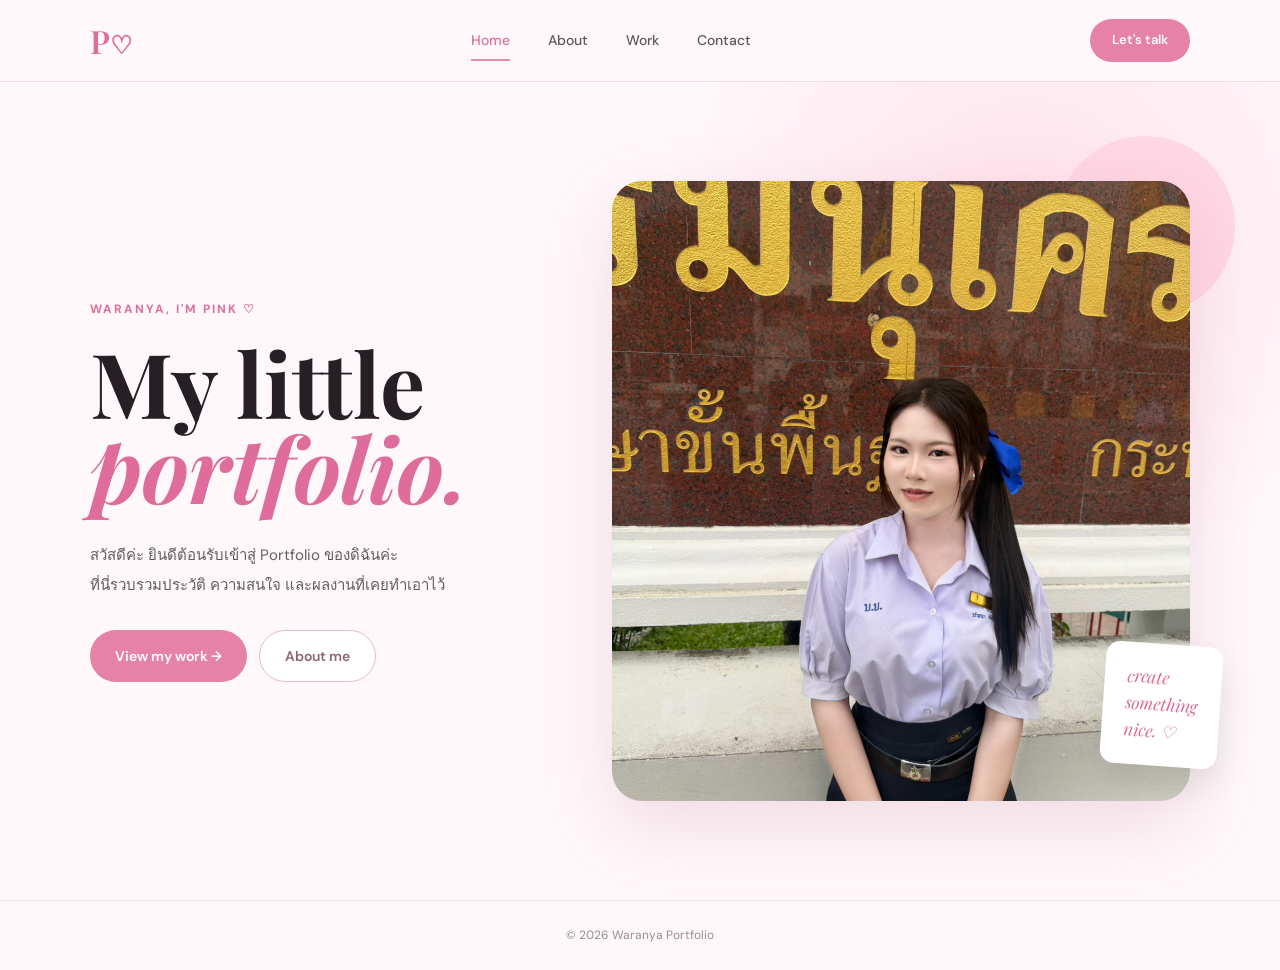
==== commit d3168826: "Update index.html" ====
--- a/index.html
+++ b/index.html
@@ -79,7 +79,7 @@
 
             <div class="image-decoration"></div>
 
-            <img src="cover.jpg" alt="Waranya Portfolio">
+            <img src="S__74276878.jpg" alt="Waranya Portfolio">
 
             <div class="image-note">
                 create<br>
--- a/style.css
+++ b/style.css
@@ -1,144 +1,976 @@
-```css
-/* ============================= */
-/* HERO COVER IMAGE */
-/* ============================= */
-
-.hero-visual {
+/* ========================================
+   RESET
+======================================== */
+
+* {
+    margin: 0;
+    padding: 0;
+    box-sizing: border-box;
+}
+
+html {
+    scroll-behavior: smooth;
+}
+
+body {
+    font-family: "DM Sans", sans-serif;
+    background: #fff8fb;
+    color: #262026;
+    line-height: 1.6;
+}
+
+a {
+    color: inherit;
+    text-decoration: none;
+}
+
+img {
+    max-width: 100%;
+}
+
+
+/* ========================================
+   HEADER
+======================================== */
+
+.header {
+    width: 100%;
+    height: 82px;
+
+    padding: 0 7%;
+
+    display: flex;
+    align-items: center;
+    justify-content: space-between;
+
+    background: rgba(255, 248, 251, 0.96);
+
+    border-bottom: 1px solid #f3dce6;
+
     position: relative;
+    z-index: 100;
+}
+
+.logo {
+    font-family: "Playfair Display", serif;
+
+    font-size: 32px;
+    font-weight: 600;
+
+    color: #df6d9b;
+}
+
+.logo span {
+    font-size: 25px;
+}
+
+
+.nav {
+    display: flex;
+    align-items: center;
+    gap: 38px;
+}
+
+.nav a {
+    position: relative;
+
+    font-size: 14px;
+    font-weight: 500;
+
+    color: #62565e;
+
+    transition: 0.3s;
+}
+
+.nav a:hover {
+    color: #df6d9b;
+}
+
+.nav a.active {
+    color: #df6d9b;
+}
+
+.nav a.active::after {
+    content: "";
+
+    position: absolute;
+
+    left: 0;
+    right: 0;
+    bottom: -9px;
+
+    height: 2px;
+
+    background: #e88aad;
+}
+
+.nav-btn {
+    padding: 11px 22px;
+
+    background: #e681a8;
+    color: white;
+
+    border-radius: 30px;
+
+    font-size: 13px;
+    font-weight: 600;
+
+    transition: 0.3s;
+}
+
+.nav-btn:hover {
+    transform: translateY(-2px);
+    background: #d96d97;
+}
+
+
+/* ========================================
+   COMMON
+======================================== */
+
+.eyebrow {
+    color: #df6d9b;
+
+    font-size: 12px;
+    font-weight: 700;
+
+    letter-spacing: 2px;
+
+    margin-bottom: 20px;
+}
+
+h1,
+h2 {
+    font-family: "Playfair Display", serif;
+}
+
+em {
+    color: #df6d9b;
+}
+
+
+/* ========================================
+   HOME
+======================================== */
+
+.home-hero {
+    min-height: calc(100vh - 82px);
+
+    padding: 60px 7%;
+
+    display: grid;
+    grid-template-columns: 0.9fr 1.1fr;
+
+    align-items: center;
+    gap: 50px;
+
+    background:
+        radial-gradient(
+            circle at 80% 20%,
+            #ffe0eb 0,
+            transparent 30%
+        );
+}
+
+.home-content {
+    max-width: 580px;
+}
+
+.home-content h1 {
+    font-size: clamp(58px, 7vw, 100px);
+    line-height: 0.95;
+
+    margin-bottom: 30px;
+}
+
+.home-description {
+    color: #665b62;
+
+    font-size: 15px;
+
+    line-height: 2;
+
+    margin-bottom: 30px;
+}
+
+.home-buttons {
+    display: flex;
+    gap: 12px;
+}
+
+.btn {
+    display: inline-flex;
+
+    align-items: center;
+    justify-content: center;
+
+    padding: 14px 25px;
+
+    border-radius: 30px;
+
+    font-size: 14px;
+    font-weight: 600;
+
+    transition: 0.3s;
+}
+
+.pink-btn {
+    background: #e681a8;
+    color: white;
+}
+
+.pink-btn:hover {
+    background: #d96d97;
+    transform: translateY(-3px);
+}
+
+.white-btn {
+    background: white;
+
+    border: 1px solid #e7b9ca;
+
+    color: #8d6474;
+}
+
+.white-btn:hover {
+    background: #ffe9f1;
+}
+
+
+/* ========================================
+   HOME IMAGE
+======================================== */
+
+.home-image {
+    position: relative;
+
     width: 100%;
-    max-width: 450px;
-    min-height: 450px;
+    max-width: 650px;
+
+    justify-self: end;
+}
+
+.home-image img {
+    width: 100%;
+
+    height: 620px;
+
+    object-fit: cover;
+
+    border-radius: 30px;
+
+    display: block;
+
+    position: relative;
+    z-index: 2;
+
+    box-shadow:
+        0 25px 70px rgba(173, 88, 121, 0.18);
+}
+
+.image-decoration {
+    position: absolute;
+
+    width: 180px;
+    height: 180px;
+
+    background: #ffd7e5;
+
+    border-radius: 50%;
+
+    right: -45px;
+    top: -45px;
+
+    z-index: 1;
+}
+
+.image-note {
+    position: absolute;
+
+    z-index: 5;
+
+    right: -30px;
+    bottom: 35px;
+
+    background: white;
+
+    padding: 20px 22px;
+
+    border-radius: 14px;
+
+    color: #d96d97;
+
+    font-family: "Playfair Display", serif;
+
+    font-style: italic;
+
+    font-size: 17px;
+
+    transform: rotate(4deg);
+
+    box-shadow:
+        0 15px 35px rgba(0, 0, 0, 0.1);
+}
+
+
+/* ========================================
+   PAGE HERO
+======================================== */
+
+.page-hero {
+    padding: 100px 10% 70px;
+
+    min-height: 360px;
+
+    display: flex;
+    align-items: center;
+
+    background:
+        linear-gradient(
+            135deg,
+            #fff8fb,
+            #ffe7f0
+        );
+}
+
+.page-hero h1 {
+    font-size: clamp(60px, 8vw, 100px);
+
+    line-height: 0.95;
+}
+
+.page-intro {
+    margin-top: 25px;
+
+    max-width: 500px;
+
+    color: #71656c;
+}
+
+
+/* ========================================
+   ABOUT
+======================================== */
+
+.about-section {
+    padding: 100px 10%;
+
+    display: grid;
+
+    grid-template-columns: 0.8fr 1.2fr;
+
+    align-items: center;
+
+    gap: 100px;
+
+    background: white;
+}
+
+.profile-area {
+    position: relative;
+
+    display: flex;
+
+    justify-content: center;
+}
+
+.profile-circle {
+    width: 330px;
+    height: 330px;
+
+    border-radius: 50%;
+
+    overflow: hidden;
+
+    background: #ffdce9;
+
+    border: 12px solid #fff;
+
+    box-shadow:
+        0 20px 50px rgba(176, 92, 123, 0.18);
+}
+
+.profile-circle img {
+    width: 100%;
+    height: 100%;
+
+    object-fit: cover;
+
+    display: block;
+}
+
+.profile-heart {
+    position: absolute;
+
+    right: 50px;
+    bottom: 10px;
+
+    width: 65px;
+    height: 65px;
+
+    border-radius: 50%;
 
     display: flex;
     align-items: center;
     justify-content: center;
-}
-
-
-/* ============================= */
-/* COVER IMAGE */
-/* ============================= */
-
-.cover-image {
-    width: 300px;
-    height: 400px;
-
-    border-radius: 24px;
+
+    background: #e681a8;
+    color: white;
+
+    font-size: 35px;
+
+    transform: rotate(10deg);
+}
+
+.about-text {
+    max-width: 650px;
+}
+
+.small-title {
+    color: #df6d9b;
+
+    font-size: 12px;
+
+    font-weight: 700;
+
+    letter-spacing: 2px;
+}
+
+.about-text h2 {
+    font-size: 48px;
+
+    line-height: 1.1;
+
+    margin: 18px 0 30px;
+}
+
+.about-text p {
+    color: #6c6268;
+
+    margin-bottom: 17px;
+
+    line-height: 1.9;
+}
+
+
+/* ========================================
+   ABOUT INFO
+======================================== */
+
+.info-section {
+    padding: 70px 10%;
+
+    display: grid;
+
+    grid-template-columns: repeat(3, 1fr);
+
+    gap: 20px;
+
+    background: #fff3f7;
+}
+
+.info-box {
+    padding: 35px;
+
+    background: white;
+
+    border: 1px solid #f3dce6;
+
+    border-radius: 20px;
+}
+
+.info-box span {
+    color: #df6d9b;
+
+    font-size: 11px;
+
+    font-weight: 700;
+
+    letter-spacing: 1.5px;
+}
+
+.info-box h3 {
+    margin: 15px 0 5px;
+
+    font-size: 20px;
+}
+
+.info-box p {
+    color: #81757c;
+
+    font-size: 14px;
+}
+
+
+/* ========================================
+   WORK
+======================================== */
+
+.work-section {
+    padding: 80px 10%;
+
+    background: #fff8fb;
+}
+
+.work-card {
+    max-width: 1100px;
+
+    margin: 0 auto 70px;
+
+    display: grid;
+
+    grid-template-columns: 1.1fr 0.9fr;
+
+    background: white;
+
+    border-radius: 25px;
+
     overflow: hidden;
 
-    background: #ffdbea;
-
     box-shadow:
-        0 20px 45px rgba(0, 0, 0, 0.12);
+        0 15px 45px rgba(166, 87, 116, 0.08);
+}
+
+.work-card.reverse {
+    grid-template-columns: 0.9fr 1.1fr;
+}
+
+.work-card.reverse .work-image {
+    order: 2;
+}
+
+.work-image {
+    min-height: 430px;
 
     position: relative;
-    z-index: 2;
-}
-
-
-/* รูปหน้าปก */
-
-.cover-image img {
+
+    overflow: hidden;
+}
+
+.work-image img {
     width: 100%;
     height: 100%;
 
+    object-fit: cover;
+
     display: block;
 
-    object-fit: cover;
-    object-position: center;
-}
-
-
-/* ============================= */
-/* DECORATION */
-/* ============================= */
-
-.floating-note {
+    transition: 0.5s;
+}
+
+.work-card:hover .work-image img {
+    transform: scale(1.04);
+}
+
+.work-number {
     position: absolute;
 
-    right: 5px;
-    bottom: 45px;
-
-    background: #171717;
-    color: white;
-
-    padding: 15px 18px;
-
-    font-size: 13px;
-    line-height: 1.4;
-
-    border-radius: 8px;
-
-    transform: rotate(4deg);
-
-    z-index: 5;
-
-    box-shadow:
-        0 12px 25px rgba(0, 0, 0, 0.12);
-}
-
-
-.heart {
-    position: absolute;
-
     top: 25px;
-    right: 25px;
-
-    width: 48px;
-    height: 48px;
+    left: 25px;
+
+    width: 45px;
+    height: 45px;
 
     display: flex;
+
     align-items: center;
     justify-content: center;
 
-    background: #ffdbea;
+    background: white;
+
+    color: #df6d9b;
 
     border-radius: 50%;
 
-    font-size: 28px;
-
-    z-index: 5;
-
-    transform: rotate(10deg);
+    font-weight: 700;
 
     box-shadow:
-        0 8px 20px rgba(0, 0, 0, 0.08);
-}
-
-
-/* ============================= */
-/* MOBILE */
-/* ============================= */
-
-@media (max-width: 768px) {
-
-    .hero-visual {
-        min-height: 380px;
-        margin-top: 30px;
-    }
-
-    .cover-image {
-        width: 250px;
-        height: 330px;
-    }
-
-    .floating-note {
-        right: 0;
-        bottom: 25px;
-
-        padding: 12px 15px;
+        0 8px 20px rgba(0, 0, 0, 0.1);
+}
+
+.work-content {
+    padding: 55px;
+
+    display: flex;
+
+    flex-direction: column;
+
+    justify-content: center;
+}
+
+.work-category {
+    color: #df6d9b;
+
+    font-size: 11px;
+
+    font-weight: 700;
+
+    letter-spacing: 2px;
+}
+
+.work-content h2 {
+    font-size: 48px;
+
+    line-height: 1;
+
+    margin: 18px 0 25px;
+}
+
+.work-content p {
+    color: #70666c;
+
+    line-height: 1.8;
+}
+
+.work-line {
+    width: 100%;
+
+    height: 1px;
+
+    background: #f0dce4;
+
+    margin: 30px 0 15px;
+}
+
+.work-tag {
+    color: #a17c8c;
+
+    font-size: 12px;
+}
+
+
+/* ========================================
+   CONTACT
+======================================== */
+
+.contact-hero {
+    padding: 100px 10% 60px;
+
+    background: #ffe8f0;
+}
+
+.contact-hero h1 {
+    font-size: clamp(65px, 9vw, 110px);
+
+    line-height: 0.9;
+}
+
+.contact-hero > p:last-child {
+    max-width: 550px;
+
+    margin-top: 30px;
+
+    color: #6e6269;
+
+    line-height: 1.8;
+}
+
+.contact-section {
+    padding: 70px 10%;
+
+    background: white;
+
+    max-width: 1100px;
+
+    margin: auto;
+}
+
+.contact-card {
+    display: grid;
+
+    grid-template-columns: 65px 1fr 30px;
+
+    align-items: center;
+
+    gap: 20px;
+
+    padding: 25px;
+
+    margin-bottom: 15px;
+
+    border: 1px solid #f1dbe4;
+
+    border-radius: 18px;
+
+    transition: 0.3s;
+}
+
+.contact-card:hover {
+    background: #fff4f8;
+
+    transform: translateX(5px);
+}
+
+.contact-icon {
+    width: 55px;
+    height: 55px;
+
+    border-radius: 50%;
+
+    display: flex;
+
+    align-items: center;
+    justify-content: center;
+
+    background: #ffe0eb;
+
+    color: #df6d9b;
+
+    font-size: 23px;
+
+    font-weight: 700;
+}
+
+.contact-card span {
+    color: #df6d9b;
+
+    font-size: 10px;
+
+    font-weight: 700;
+
+    letter-spacing: 2px;
+}
+
+.contact-card h2 {
+    font-family: "DM Sans", sans-serif;
+
+    font-size: 18px;
+
+    margin-top: 4px;
+
+    font-weight: 600;
+}
+
+.contact-card strong {
+    color: #df6d9b;
+
+    font-size: 25px;
+}
+
+.contact-bottom {
+    text-align: center;
+
+    padding: 30px;
+
+    color: #df6d9b;
+
+    font-size: 11px;
+
+    letter-spacing: 2px;
+}
+
+
+/* ========================================
+   FOOTER
+======================================== */
+
+footer {
+    padding: 25px 7%;
+
+    display: flex;
+
+    justify-content: center;
+
+    background: #fff8fb;
+
+    border-top: 1px solid #f3dce6;
+
+    color: #9a8991;
+
+    font-size: 12px;
+}
+
+
+/* ========================================
+   MOBILE
+======================================== */
+
+@media (max-width: 850px) {
+
+    .header {
+        height: auto;
+
+        padding: 20px 5%;
+
+        flex-wrap: wrap;
+
+        gap: 18px;
+    }
+
+    .nav {
+        order: 3;
+
+        width: 100%;
+
+        justify-content: center;
+
+        gap: 22px;
+    }
+
+    .nav-btn {
+        display: none;
+    }
+
+
+    /* HOME */
+
+    .home-hero {
+        padding: 60px 7%;
+
+        grid-template-columns: 1fr;
+
+        text-align: center;
+    }
+
+    .home-content {
+        margin: auto;
+    }
+
+    .home-content h1 {
+        font-size: 60px;
+    }
+
+    .home-buttons {
+        justify-content: center;
+
+        flex-wrap: wrap;
+    }
+
+    .home-image {
+        justify-self: center;
+
+        max-width: 450px;
+    }
+
+    .home-image img {
+        height: 480px;
+    }
+
+    .image-note {
+        right: -5px;
+    }
+
+
+    /* PAGE HERO */
+
+    .page-hero {
+        padding: 70px 7%;
+    }
+
+
+    /* ABOUT */
+
+    .about-section {
+        padding: 70px 7%;
+
+        grid-template-columns: 1fr;
+
+        gap: 50px;
+
+        text-align: center;
+    }
+
+    .about-text {
+        margin: auto;
+    }
+
+    .about-text h2 {
+        font-size: 40px;
+    }
+
+    .profile-heart {
+        right: 15%;
+    }
+
+    .info-section {
+        padding: 50px 7%;
+
+        grid-template-columns: 1fr;
+    }
+
+
+    /* WORK */
+
+    .work-section {
+        padding: 50px 6%;
+    }
+
+    .work-card,
+    .work-card.reverse {
+        grid-template-columns: 1fr;
+    }
+
+    .work-card.reverse .work-image {
+        order: initial;
+    }
+
+    .work-image {
+        min-height: 300px;
+    }
+
+    .work-content {
+        padding: 35px;
+    }
+
+    .work-content h2 {
+        font-size: 40px;
+    }
+
+
+    /* CONTACT */
+
+    .contact-hero {
+        padding: 70px 7%;
+    }
+
+    .contact-section {
+        padding: 50px 7%;
+    }
+
+    .contact-card {
+        grid-template-columns: 50px 1fr;
+
+        gap: 15px;
+    }
+
+    .contact-icon {
+        width: 45px;
+        height: 45px;
+    }
+
+    .contact-card strong {
+        display: none;
+    }
+
+    .contact-card h2 {
+        font-size: 15px;
+        word-break: break-word;
+    }
+
+}
+
+
+@media (max-width: 480px) {
+
+    .nav {
+        gap: 15px;
+    }
+
+    .nav a {
         font-size: 12px;
     }
 
-    .heart {
-        top: 15px;
-        right: 5px;
-
-        width: 42px;
-        height: 42px;
-
-        font-size: 24px;
-    }
-
-}
-```
+    .home-content h1 {
+        font-size: 50px;
+    }
+
+    .home-image img {
+        height: 400px;
+    }
+
+    .profile-circle {
+        width: 260px;
+        height: 260px;
+    }
+
+}
